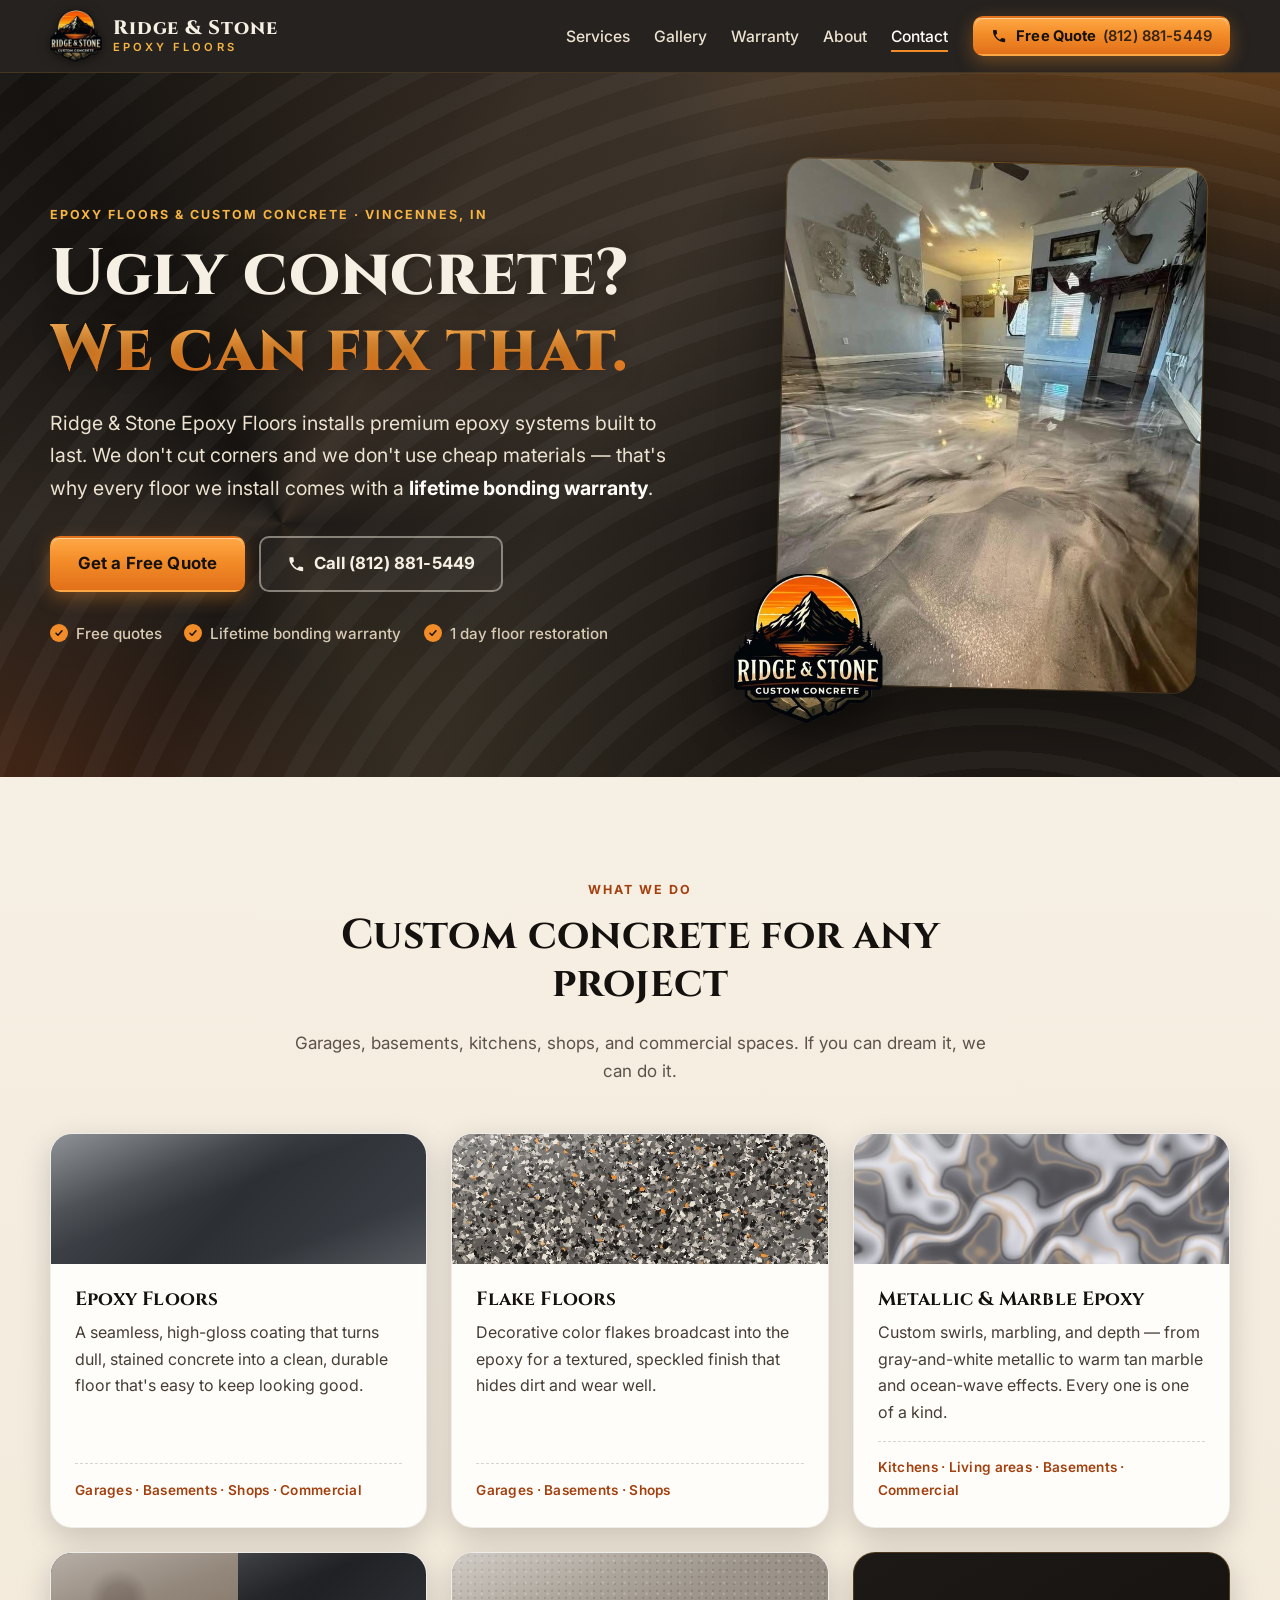
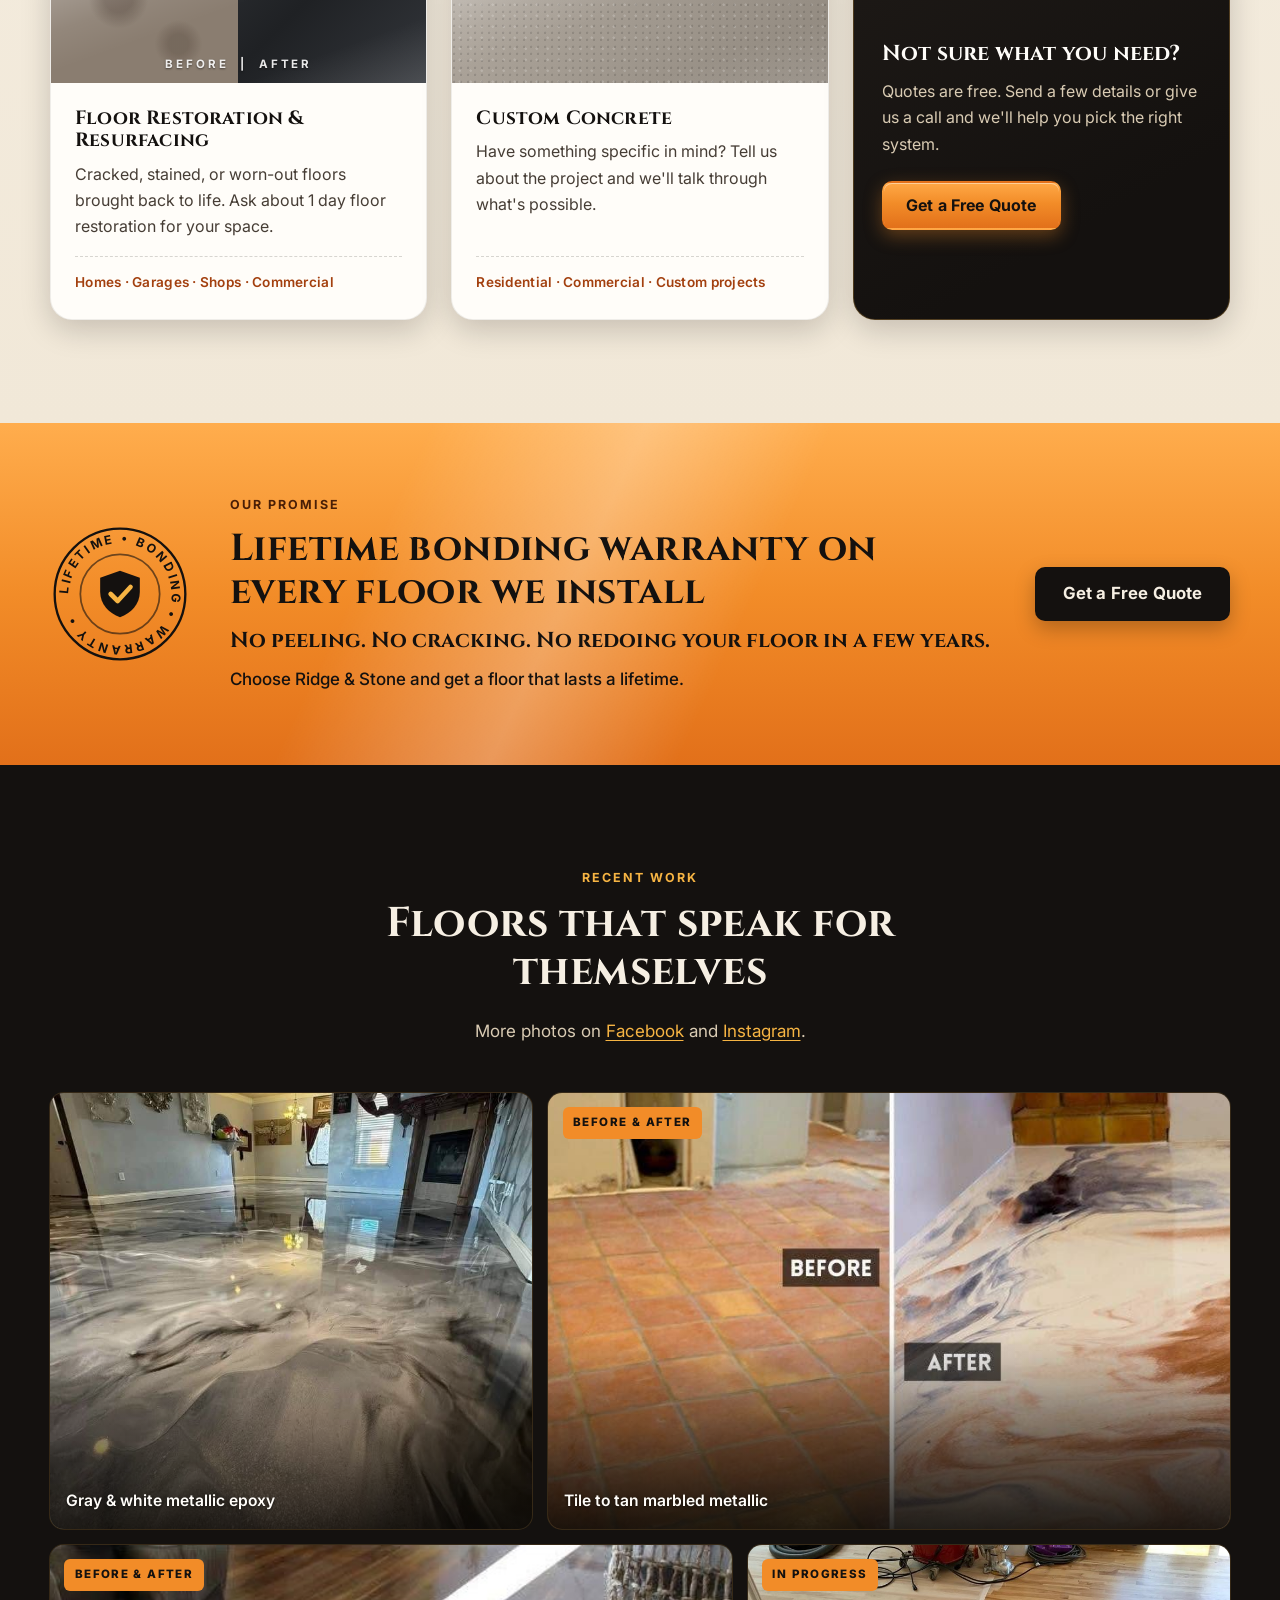
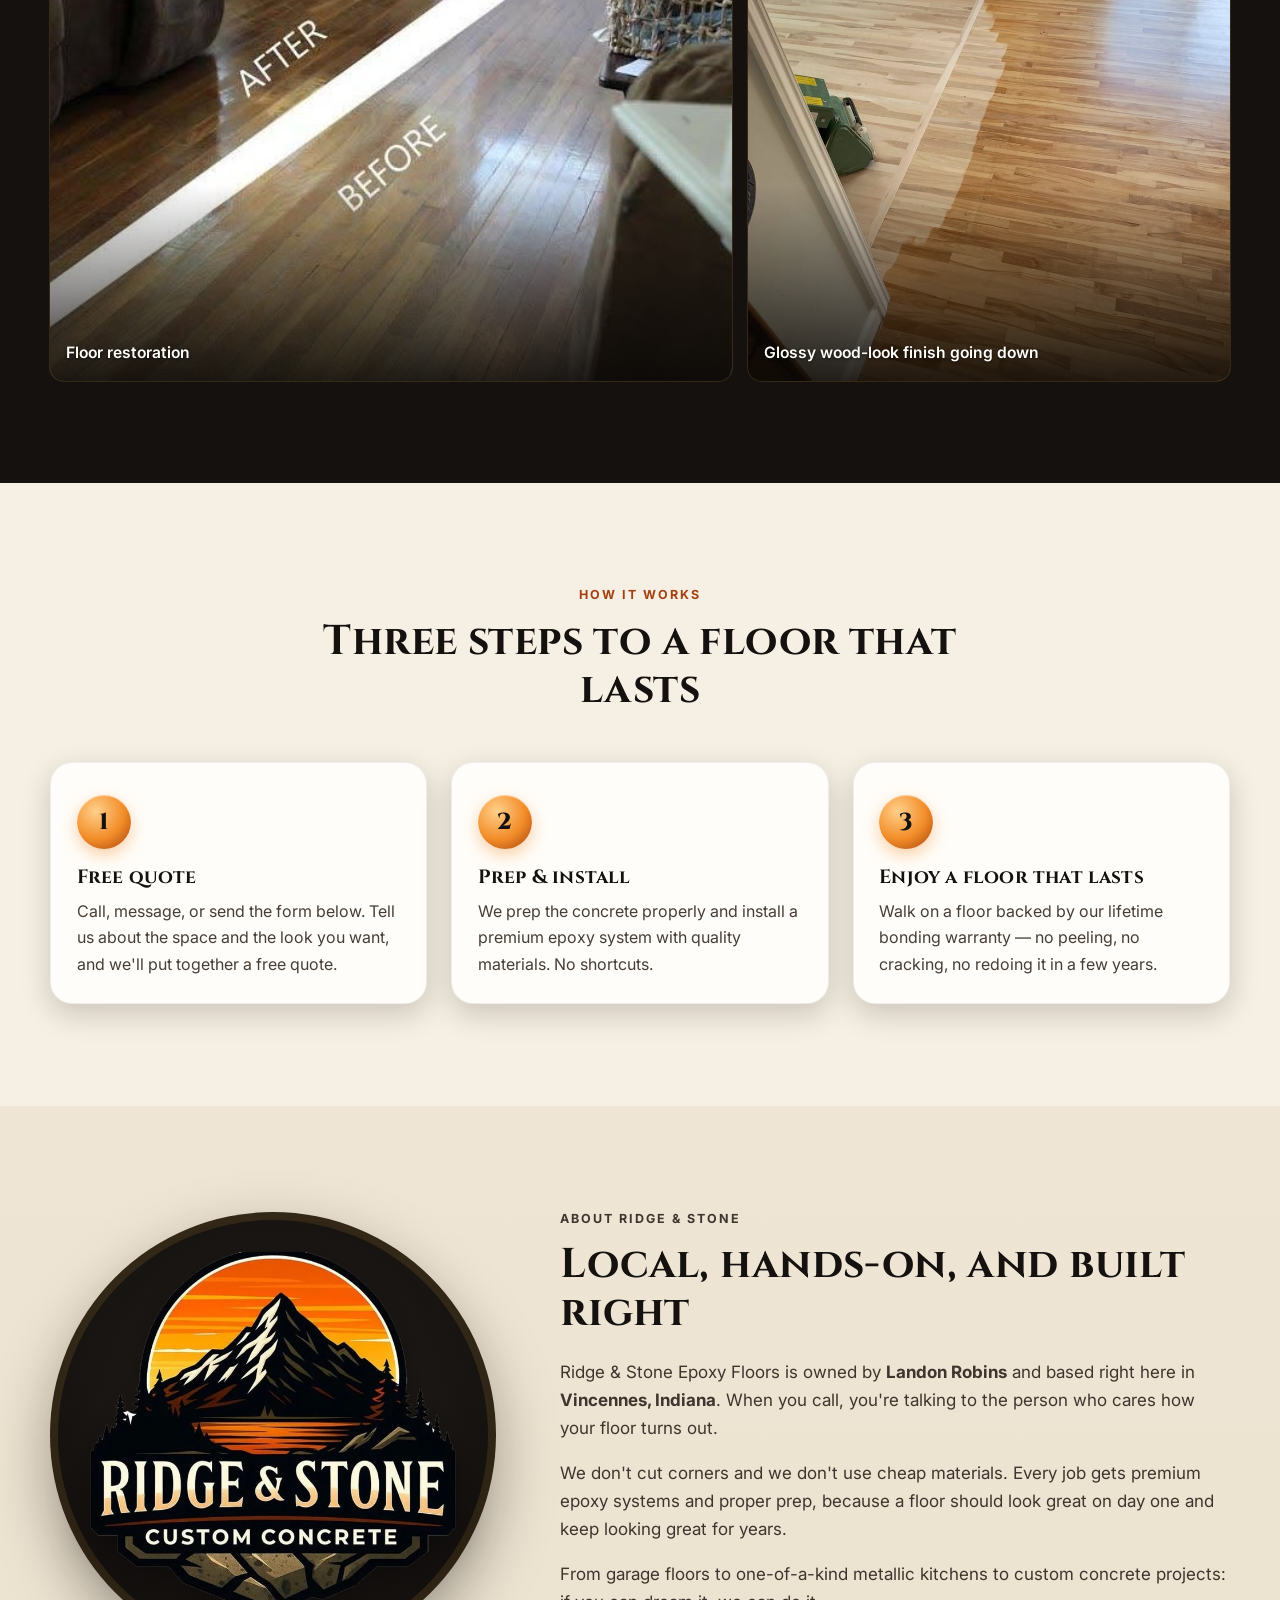
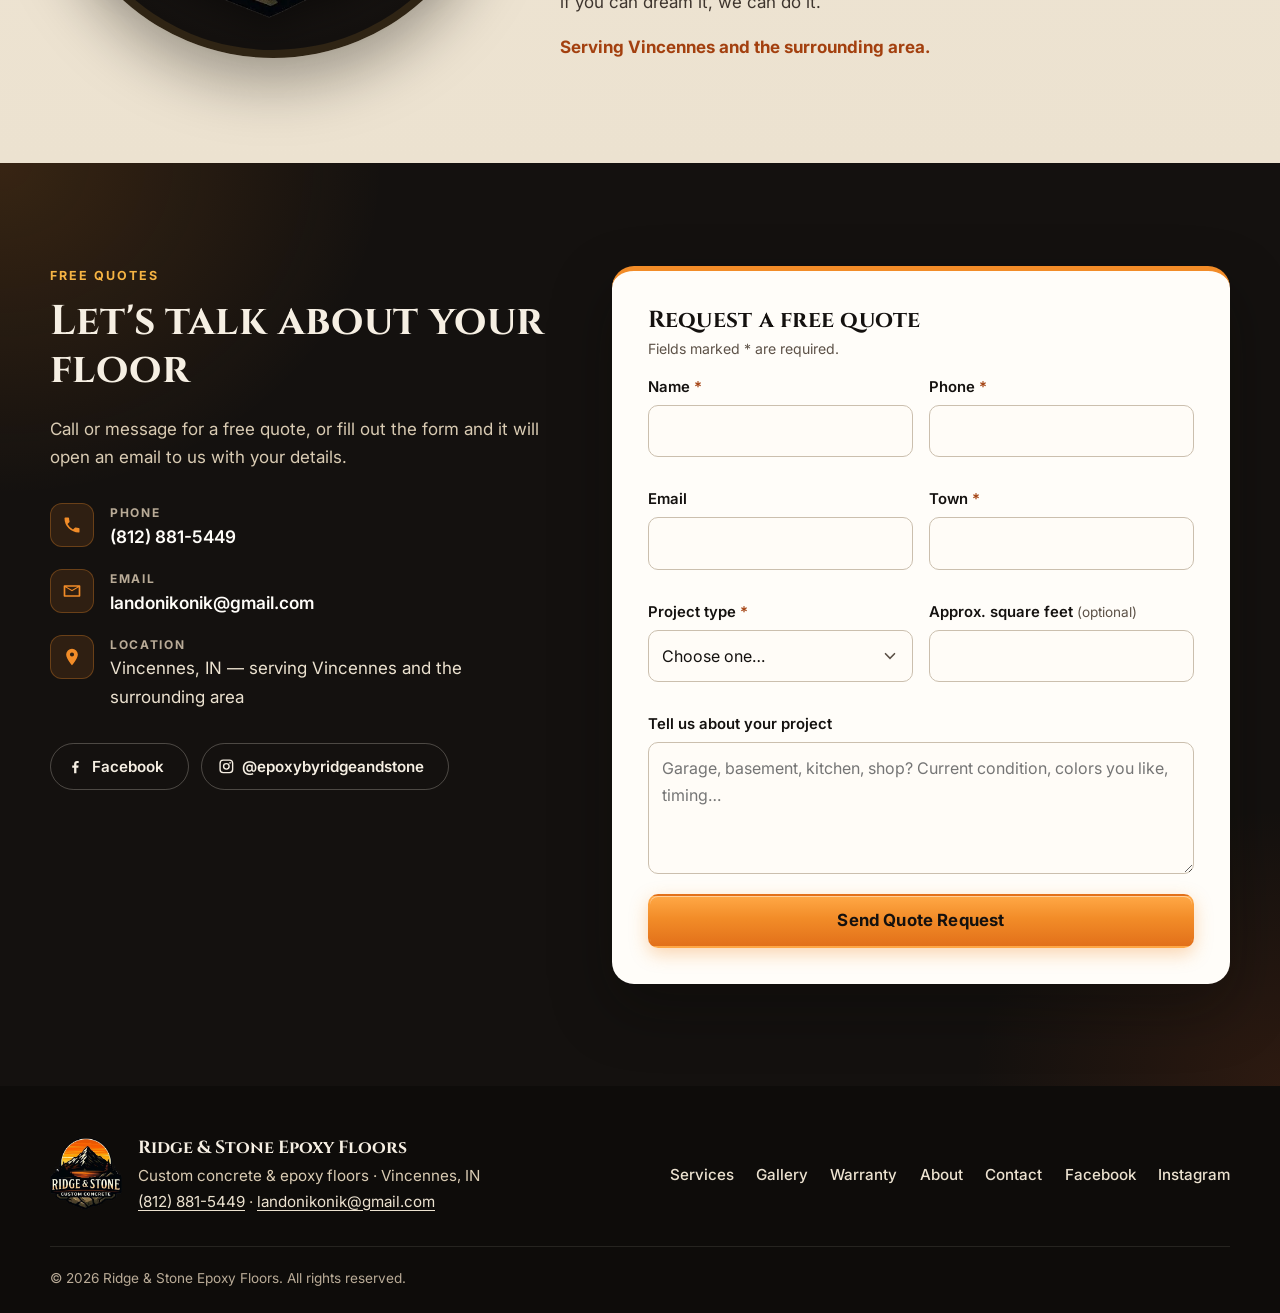
==== index.html @ b1c91848 "Ridge & Stone Epoxy Floors website" ====
<!DOCTYPE html>
<html lang="en">
<head>
  <meta charset="utf-8">
  <meta name="viewport" content="width=device-width, initial-scale=1">
  <title>Ridge &amp; Stone Epoxy Floors | Epoxy Flooring &amp; Custom Concrete in Vincennes, IN</title>
  <meta name="description" content="Ridge &amp; Stone Epoxy Floors installs premium epoxy, flake, and metallic floors plus custom concrete in Vincennes, Indiana. Every floor comes with a lifetime bonding warranty. Call (812) 881-5449 for a free quote.">
  <meta name="theme-color" content="#14110f">
  <link rel="canonical" href="https://masonutt99.github.io/ridge-stone-epoxy/">

  <!-- Open Graph / social -->
  <meta property="og:type" content="website">
  <meta property="og:site_name" content="Ridge &amp; Stone Epoxy Floors">
  <meta property="og:title" content="Ridge &amp; Stone Epoxy Floors | Vincennes, IN">
  <meta property="og:description" content="Premium epoxy, flake, and metallic floors plus custom concrete. Lifetime bonding warranty. Free quotes: (812) 881-5449.">
  <meta property="og:url" content="https://masonutt99.github.io/ridge-stone-epoxy/">
  <meta property="og:image" content="https://masonutt99.github.io/ridge-stone-epoxy/assets/img/og-image.jpg">
  <meta property="og:image:width" content="1200">
  <meta property="og:image:height" content="630">
  <meta property="og:image:alt" content="Ridge &amp; Stone Custom Concrete logo over a glossy metallic epoxy floor">
  <meta name="twitter:card" content="summary_large_image">

  <link rel="icon" type="image/png" sizes="32x32" href="assets/img/logo-32.png">
  <link rel="icon" type="image/png" sizes="64x64" href="assets/img/logo-64.png">
  <link rel="apple-touch-icon" href="assets/img/apple-touch-icon.png">

  <link rel="preconnect" href="https://fonts.googleapis.com">
  <link rel="preconnect" href="https://fonts.gstatic.com" crossorigin>
  <link href="https://fonts.googleapis.com/css2?family=Cinzel:wght@600;700;800&family=Inter:wght@400;500;600;700&display=swap" rel="stylesheet">
  <link rel="stylesheet" href="css/styles.css">

  <script type="application/ld+json">
  {
    "@context": "https://schema.org",
    "@type": "HomeAndConstructionBusiness",
    "name": "Ridge & Stone Epoxy Floors",
    "url": "https://masonutt99.github.io/ridge-stone-epoxy/",
    "image": "https://masonutt99.github.io/ridge-stone-epoxy/assets/img/og-image.jpg",
    "logo": "https://masonutt99.github.io/ridge-stone-epoxy/assets/img/logo-512.png",
    "telephone": "+1-812-881-5449",
    "email": "landonikonik@gmail.com",
    "address": { "@type": "PostalAddress", "addressLocality": "Vincennes", "addressRegion": "IN", "addressCountry": "US" },
    "founder": { "@type": "Person", "name": "Landon Robins" },
    "sameAs": [
      "https://www.facebook.com/profile.php?id=61583921176945",
      "https://www.instagram.com/epoxybyridgeandstone/"
    ]
  }
  </script>
</head>
<body>
  <a class="skip-link" href="#main">Skip to main content</a>

  <header class="site-header" id="top">
    <div class="container header-inner">
      <a class="brand" href="#top" aria-label="Ridge &amp; Stone Epoxy Floors, back to top">
        <img src="assets/img/logo-240.webp" alt="" width="240" height="240" class="brand-logo">
        <span class="brand-text">
          <span class="brand-name">Ridge &amp; Stone</span>
          <span class="brand-sub">Epoxy Floors</span>
        </span>
      </a>

      <button class="nav-toggle" type="button" aria-expanded="false" aria-controls="primary-nav">
        <span class="sr-only">Menu</span>
        <span class="nav-toggle-bar" aria-hidden="true"></span>
      </button>

      <nav class="primary-nav" id="primary-nav" aria-label="Primary">
        <ul>
          <li><a href="#services">Services</a></li>
          <li><a href="#gallery">Gallery</a></li>
          <li><a href="#warranty">Warranty</a></li>
          <li><a href="#about">About</a></li>
          <li><a href="#contact">Contact</a></li>
        </ul>
        <a class="btn btn-primary btn-sm nav-cta" href="tel:+18128815449">
          <svg class="icon" aria-hidden="true" viewBox="0 0 24 24"><path d="M6.6 10.8a15.1 15.1 0 0 0 6.6 6.6l2.2-2.2a1 1 0 0 1 1-.25 11.4 11.4 0 0 0 3.6.57 1 1 0 0 1 1 1V20a1 1 0 0 1-1 1A17 17 0 0 1 3 4a1 1 0 0 1 1-1h3.5a1 1 0 0 1 1 1c0 1.25.2 2.45.57 3.57a1 1 0 0 1-.25 1z"/></svg>
          <span>Free Quote <span class="nav-cta-phone">(812) 881-5449</span></span>
        </a>
      </nav>
    </div>
  </header>

  <main id="main">
    <!-- HERO -->
    <section class="hero" aria-labelledby="hero-title">
      <div class="hero-bg" aria-hidden="true"></div>
      <div class="container hero-inner">
        <div class="hero-copy">
          <p class="eyebrow">Epoxy Floors &amp; Custom Concrete &middot; Vincennes, IN</p>
          <h1 id="hero-title">Ugly concrete? <span class="accent">We can fix that.</span></h1>
          <p class="lead">Ridge &amp; Stone Epoxy Floors installs premium epoxy systems built to last. We don't cut corners and we don't use cheap materials &mdash; that's why every floor we install comes with a <strong>lifetime bonding warranty</strong>.</p>
          <div class="hero-ctas">
            <a class="btn btn-primary btn-lg" href="#contact">Get a Free Quote</a>
            <a class="btn btn-ghost btn-lg" href="tel:+18128815449">
              <svg class="icon" aria-hidden="true" viewBox="0 0 24 24"><path d="M6.6 10.8a15.1 15.1 0 0 0 6.6 6.6l2.2-2.2a1 1 0 0 1 1-.25 11.4 11.4 0 0 0 3.6.57 1 1 0 0 1 1 1V20a1 1 0 0 1-1 1A17 17 0 0 1 3 4a1 1 0 0 1 1-1h3.5a1 1 0 0 1 1 1c0 1.25.2 2.45.57 3.57a1 1 0 0 1-.25 1z"/></svg>
              Call (812) 881-5449
            </a>
          </div>
          <ul class="hero-points" aria-label="Highlights">
            <li>Free quotes</li>
            <li>Lifetime bonding warranty</li>
            <li>1 day floor restoration</li>
          </ul>
        </div>

        <div class="hero-visual">
          <figure class="hero-photo">
            <img src="assets/img/metallic-gray-white.jpg" alt="Glossy gray and white metallic epoxy floor running through a living room" width="720" height="960" fetchpriority="high">
          </figure>
          <img class="hero-badge" src="assets/img/logo-240.webp" alt="" width="240" height="240" aria-hidden="true">
        </div>
      </div>
    </section>

    <!-- SERVICES -->
    <section class="section services" id="services" aria-labelledby="services-title">
      <div class="container">
        <div class="section-head">
          <p class="eyebrow">What we do</p>
          <h2 id="services-title">Custom concrete for any project</h2>
          <p>Garages, basements, kitchens, shops, and commercial spaces. If you can dream it, we can do it.</p>
        </div>

        <ul class="card-grid" role="list">
          <li class="card">
            <div class="swatch swatch-epoxy" aria-hidden="true"></div>
            <div class="card-body">
              <h3>Epoxy Floors</h3>
              <p>A seamless, high-gloss coating that turns dull, stained concrete into a clean, durable floor that's easy to keep looking good.</p>
              <p class="spaces"><span class="sr-only">Typical spaces: </span>Garages &middot; Basements &middot; Shops &middot; Commercial</p>
            </div>
          </li>
          <li class="card">
            <div class="swatch swatch-flake" aria-hidden="true"></div>
            <div class="card-body">
              <h3>Flake Floors</h3>
              <p>Decorative color flakes broadcast into the epoxy for a textured, speckled finish that hides dirt and wear well.</p>
              <p class="spaces"><span class="sr-only">Typical spaces: </span>Garages &middot; Basements &middot; Shops</p>
            </div>
          </li>
          <li class="card">
            <div class="swatch swatch-metallic" aria-hidden="true"></div>
            <div class="card-body">
              <h3>Metallic &amp; Marble Epoxy</h3>
              <p>Custom swirls, marbling, and depth &mdash; from gray-and-white metallic to warm tan marble and ocean-wave effects. Every one is one of a kind.</p>
              <p class="spaces"><span class="sr-only">Typical spaces: </span>Kitchens &middot; Living areas &middot; Basements &middot; Commercial</p>
            </div>
          </li>
          <li class="card">
            <div class="swatch swatch-restore" aria-hidden="true"></div>
            <div class="card-body">
              <h3>Floor Restoration &amp; Resurfacing</h3>
              <p>Cracked, stained, or worn-out floors brought back to life. Ask about 1 day floor restoration for your space.</p>
              <p class="spaces"><span class="sr-only">Typical spaces: </span>Homes &middot; Garages &middot; Shops &middot; Commercial</p>
            </div>
          </li>
          <li class="card">
            <div class="swatch swatch-concrete" aria-hidden="true"></div>
            <div class="card-body">
              <h3>Custom Concrete</h3>
              <p>Have something specific in mind? Tell us about the project and we'll talk through what's possible.</p>
              <p class="spaces"><span class="sr-only">Typical spaces: </span>Residential &middot; Commercial &middot; Custom projects</p>
            </div>
          </li>
          <li class="card card-cta">
            <div class="card-body">
              <h3>Not sure what you need?</h3>
              <p>Quotes are free. Send a few details or give us a call and we'll help you pick the right system.</p>
              <a class="btn btn-primary" href="#contact">Get a Free Quote</a>
            </div>
          </li>
        </ul>
      </div>
    </section>

    <!-- WARRANTY -->
    <section class="warranty" id="warranty" aria-labelledby="warranty-title">
      <div class="container warranty-inner">
        <div class="warranty-seal" aria-hidden="true">
          <svg viewBox="0 0 120 120"><defs><path id="seal-arc" d="M60 60 m-44 0 a44 44 0 1 1 88 0 a44 44 0 1 1 -88 0"/></defs><circle cx="60" cy="60" r="56" fill="none" stroke="currentColor" stroke-width="2"/><circle cx="60" cy="60" r="34" fill="none" stroke="currentColor" stroke-width="1.5" opacity=".6"/><text font-size="10.5" letter-spacing="2.4" fill="currentColor" font-weight="700"><textPath href="#seal-arc">LIFETIME &#8226; BONDING &#8226; WARRANTY &#8226;</textPath></text><path d="M60 40 l17 6 v12c0 11-7.5 18-17 22-9.5-4-17-11-17-22V46z" fill="currentColor"/><path d="M52 60l6 6 11-12" stroke="#f6b443" stroke-width="4" fill="none" stroke-linecap="round" stroke-linejoin="round"/></svg>
        </div>
        <div class="warranty-copy">
          <p class="eyebrow">Our promise</p>
          <h2 id="warranty-title">Lifetime bonding warranty on every floor we install</h2>
          <p class="warranty-lines"><span>No peeling.</span> <span>No cracking.</span> <span>No redoing your floor in a few years.</span></p>
          <p>Choose Ridge &amp; Stone and get a floor that lasts a lifetime.</p>
        </div>
        <a class="btn btn-dark btn-lg" href="#contact">Get a Free Quote</a>
      </div>
    </section>

    <!-- GALLERY -->
    <section class="section gallery" id="gallery" aria-labelledby="gallery-title">
      <div class="container">
        <div class="section-head">
          <p class="eyebrow">Recent work</p>
          <h2 id="gallery-title">Floors that speak for themselves</h2>
          <p>More photos on <a href="https://www.facebook.com/profile.php?id=61583921176945" target="_blank" rel="noopener">Facebook</a> and <a href="https://www.instagram.com/epoxybyridgeandstone/" target="_blank" rel="noopener">Instagram</a>.</p>
        </div>

        <ul class="gallery-grid" role="list">
          <li class="g-item g-tall">
            <button class="g-btn" type="button" data-full="assets/img/metallic-gray-white.jpg" data-caption="Gray &amp; white metallic epoxy">
              <img src="assets/img/metallic-gray-white.jpg" alt="Gray and white metallic epoxy floor with a high-gloss finish in a living area" width="720" height="960" loading="lazy">
              <span class="g-caption">Gray &amp; white metallic epoxy</span>
            </button>
          </li>
          <li class="g-item g-wide">
            <button class="g-btn" type="button" data-full="assets/img/before-after-marble.jpg" data-caption="Before &amp; after: old tile to tan marbled metallic epoxy">
              <img src="assets/img/before-after-marble.jpg" alt="Before and after: worn terracotta tile floor, then a tan, white, and gray marbled metallic epoxy floor" width="800" height="500" loading="lazy">
              <span class="g-tag">Before &amp; After</span>
              <span class="g-caption">Tile to tan marbled metallic</span>
            </button>
          </li>
          <li class="g-item g-wide">
            <button class="g-btn" type="button" data-full="assets/img/before-after-wood.jpg" data-caption="Before &amp; after: floor restoration">
              <img src="assets/img/before-after-wood.jpg" alt="Before and after split of a wood floor: dull finish on one side, glossy restored finish on the other" width="640" height="360" loading="lazy">
              <span class="g-tag">Before &amp; After</span>
              <span class="g-caption">Floor restoration</span>
            </button>
          </li>
          <li class="g-item g-tall">
            <button class="g-btn" type="button" data-full="assets/img/wood-floor-restoration.jpg" data-caption="Floor restoration in progress: prepped section on the left, fresh glossy finish on the right">
              <img src="assets/img/wood-floor-restoration.jpg" alt="Floor restoration in progress, with a sanded section beside a section with a fresh glossy finish" width="900" height="1200" loading="lazy">
              <span class="g-tag">In Progress</span>
              <span class="g-caption">Glossy wood-look finish going down</span>
            </button>
          </li>
        </ul>
      </div>
    </section>

    <!-- PROCESS -->
    <section class="section process" id="process" aria-labelledby="process-title">
      <div class="container">
        <div class="section-head">
          <p class="eyebrow">How it works</p>
          <h2 id="process-title">Three steps to a floor that lasts</h2>
        </div>
        <ol class="steps">
          <li class="step">
            <span class="step-num" aria-hidden="true">1</span>
            <h3>Free quote</h3>
            <p>Call, message, or send the form below. Tell us about the space and the look you want, and we'll put together a free quote.</p>
          </li>
          <li class="step">
            <span class="step-num" aria-hidden="true">2</span>
            <h3>Prep &amp; install</h3>
            <p>We prep the concrete properly and install a premium epoxy system with quality materials. No shortcuts.</p>
          </li>
          <li class="step">
            <span class="step-num" aria-hidden="true">3</span>
            <h3>Enjoy a floor that lasts</h3>
            <p>Walk on a floor backed by our lifetime bonding warranty &mdash; no peeling, no cracking, no redoing it in a few years.</p>
          </li>
        </ol>
      </div>
    </section>

    <!-- ABOUT -->
    <section class="section about" id="about" aria-labelledby="about-title">
      <div class="container about-inner">
        <div class="about-logo">
          <img src="assets/img/logo-640.webp" alt="Ridge &amp; Stone Custom Concrete logo: a dark mountain against an orange sunset with pine trees" width="640" height="639" loading="lazy">
        </div>
        <div class="about-copy">
          <p class="eyebrow">About Ridge &amp; Stone</p>
          <h2 id="about-title">Local, hands-on, and built right</h2>
          <p>Ridge &amp; Stone Epoxy Floors is owned by <strong>Landon Robins</strong> and based right here in <strong>Vincennes, Indiana</strong>. When you call, you're talking to the person who cares how your floor turns out.</p>
          <p>We don't cut corners and we don't use cheap materials. Every job gets premium epoxy systems and proper prep, because a floor should look great on day one and keep looking great for years.</p>
          <p>From garage floors to one-of-a-kind metallic kitchens to custom concrete projects: if you can dream it, we can do it.</p>
          <p class="about-area">Serving Vincennes and the surrounding area.</p>
        </div>
      </div>
    </section>

    <!-- CONTACT -->
    <section class="section contact" id="contact" aria-labelledby="contact-title">
      <div class="container contact-inner">
        <div class="contact-info">
          <p class="eyebrow">Free quotes</p>
          <h2 id="contact-title">Let's talk about your floor</h2>
          <p>Call or message for a free quote, or fill out the form and it will open an email to us with your details.</p>

          <ul class="contact-list" role="list">
            <li>
              <svg class="icon" aria-hidden="true" viewBox="0 0 24 24"><path d="M6.6 10.8a15.1 15.1 0 0 0 6.6 6.6l2.2-2.2a1 1 0 0 1 1-.25 11.4 11.4 0 0 0 3.6.57 1 1 0 0 1 1 1V20a1 1 0 0 1-1 1A17 17 0 0 1 3 4a1 1 0 0 1 1-1h3.5a1 1 0 0 1 1 1c0 1.25.2 2.45.57 3.57a1 1 0 0 1-.25 1z"/></svg>
              <div><span class="label">Phone</span><a href="tel:+18128815449">(812) 881-5449</a></div>
            </li>
            <li>
              <svg class="icon" aria-hidden="true" viewBox="0 0 24 24"><path d="M3 5h18a1 1 0 0 1 1 1v12a1 1 0 0 1-1 1H3a1 1 0 0 1-1-1V6a1 1 0 0 1 1-1zm9 7.2L4 7.5V17h16V7.5zM5.3 7l6.7 3.9L18.7 7z"/></svg>
              <div><span class="label">Email</span><a href="mailto:landonikonik@gmail.com">landonikonik@gmail.com</a></div>
            </li>
            <li>
              <svg class="icon" aria-hidden="true" viewBox="0 0 24 24"><path d="M12 2a7 7 0 0 1 7 7c0 5.2-7 13-7 13S5 14.2 5 9a7 7 0 0 1 7-7zm0 4.5A2.5 2.5 0 1 0 12 11.5 2.5 2.5 0 0 0 12 6.5z"/></svg>
              <div><span class="label">Location</span><span>Vincennes, IN &mdash; serving Vincennes and the surrounding area</span></div>
            </li>
          </ul>

          <div class="social">
            <a class="social-link" href="https://www.facebook.com/profile.php?id=61583921176945" target="_blank" rel="noopener">
              <svg class="icon" aria-hidden="true" viewBox="0 0 24 24"><path d="M13.5 22v-8h2.7l.4-3.2h-3.1V8.8c0-.9.3-1.5 1.6-1.5h1.7V4.4c-.3 0-1.3-.1-2.5-.1-2.4 0-4.1 1.5-4.1 4.2v2.3H7.5V14h2.7v8z"/></svg>
              Facebook<span class="sr-only"> (opens in a new tab)</span>
            </a>
            <a class="social-link" href="https://www.instagram.com/epoxybyridgeandstone/" target="_blank" rel="noopener">
              <svg class="icon" aria-hidden="true" viewBox="0 0 24 24"><path d="M7.5 2h9A5.5 5.5 0 0 1 22 7.5v9a5.5 5.5 0 0 1-5.5 5.5h-9A5.5 5.5 0 0 1 2 16.5v-9A5.5 5.5 0 0 1 7.5 2zm0 2A3.5 3.5 0 0 0 4 7.5v9A3.5 3.5 0 0 0 7.5 20h9a3.5 3.5 0 0 0 3.5-3.5v-9A3.5 3.5 0 0 0 16.5 4zM12 7a5 5 0 1 1 0 10 5 5 0 0 1 0-10zm0 2a3 3 0 1 0 0 6 3 3 0 0 0 0-6zm5.3-3.3a1.2 1.2 0 1 1 0 2.4 1.2 1.2 0 0 1 0-2.4z"/></svg>
              @epoxybyridgeandstone<span class="sr-only"> on Instagram (opens in a new tab)</span>
            </a>
          </div>
        </div>

        <!--
          QUOTE FORM
          Right now this form needs no backend: on submit, js/main.js validates the fields and
          opens the visitor's email app with a pre-filled message to landonikonik@gmail.com.

          To switch to Formspree (sends submissions straight to your inbox, no email app needed):
            1. Create a free form at https://formspree.io and copy its endpoint, e.g. https://formspree.io/f/abcdwxyz
            2. On the <form> below, set:  action="https://formspree.io/f/abcdwxyz"  method="POST"
            3. In js/main.js, set FORMSPREE_ENDPOINT to the same URL. The script will then POST the
               form with fetch() and show the success message instead of opening a mailto: link.
            (Each field already has a name attribute, which Formspree uses as the label in the email.)
        -->
        <form class="quote-form" id="quote-form" novalidate>
          <h3 class="form-title">Request a free quote</h3>
          <p class="form-note">Fields marked <span aria-hidden="true">*</span><span class="sr-only">with an asterisk</span> are required.</p>

          <div class="form-grid">
            <div class="field">
              <label for="f-name">Name <span class="req" aria-hidden="true">*</span></label>
              <input id="f-name" name="name" type="text" autocomplete="name" required aria-describedby="f-name-err">
              <p class="field-error" id="f-name-err" aria-live="polite"></p>
            </div>
            <div class="field">
              <label for="f-phone">Phone <span class="req" aria-hidden="true">*</span></label>
              <input id="f-phone" name="phone" type="tel" autocomplete="tel" inputmode="tel" required aria-describedby="f-phone-err">
              <p class="field-error" id="f-phone-err" aria-live="polite"></p>
            </div>
            <div class="field">
              <label for="f-email">Email</label>
              <input id="f-email" name="email" type="email" autocomplete="email" aria-describedby="f-email-err">
              <p class="field-error" id="f-email-err" aria-live="polite"></p>
            </div>
            <div class="field">
              <label for="f-town">Town <span class="req" aria-hidden="true">*</span></label>
              <input id="f-town" name="town" type="text" autocomplete="address-level2" required aria-describedby="f-town-err">
              <p class="field-error" id="f-town-err" aria-live="polite"></p>
            </div>
            <div class="field">
              <label for="f-project">Project type <span class="req" aria-hidden="true">*</span></label>
              <select id="f-project" name="project_type" required aria-describedby="f-project-err">
                <option value="">Choose one&hellip;</option>
                <option>Epoxy floor</option>
                <option>Flake floor</option>
                <option>Metallic / marble epoxy</option>
                <option>Floor restoration / resurfacing</option>
                <option>Custom concrete</option>
                <option>Not sure yet</option>
              </select>
              <p class="field-error" id="f-project-err" aria-live="polite"></p>
            </div>
            <div class="field">
              <label for="f-sqft">Approx. square feet <span class="optional">(optional)</span></label>
              <input id="f-sqft" name="square_feet" type="number" min="1" step="1" inputmode="numeric" aria-describedby="f-sqft-err">
              <p class="field-error" id="f-sqft-err" aria-live="polite"></p>
            </div>
            <div class="field field-full">
              <label for="f-message">Tell us about your project</label>
              <textarea id="f-message" name="message" rows="4" placeholder="Garage, basement, kitchen, shop? Current condition, colors you like, timing&hellip;"></textarea>
            </div>
          </div>

          <button class="btn btn-primary btn-lg btn-block" type="submit">Send Quote Request</button>
          <p class="form-status" id="form-status" role="status" aria-live="polite"></p>
        </form>
      </div>
    </section>
  </main>

  <footer class="site-footer">
    <div class="container footer-inner">
      <div class="footer-brand">
        <img src="assets/img/logo-240.webp" alt="" width="240" height="240" loading="lazy">
        <div>
          <p class="footer-name">Ridge &amp; Stone Epoxy Floors</p>
          <p>Custom concrete &amp; epoxy floors &middot; Vincennes, IN</p>
          <p><a href="tel:+18128815449">(812) 881-5449</a> &middot; <a href="mailto:landonikonik@gmail.com">landonikonik@gmail.com</a></p>
        </div>
      </div>
      <nav aria-label="Footer">
        <ul class="footer-links">
          <li><a href="#services">Services</a></li>
          <li><a href="#gallery">Gallery</a></li>
          <li><a href="#warranty">Warranty</a></li>
          <li><a href="#about">About</a></li>
          <li><a href="#contact">Contact</a></li>
          <li><a href="https://www.facebook.com/profile.php?id=61583921176945" target="_blank" rel="noopener">Facebook</a></li>
          <li><a href="https://www.instagram.com/epoxybyridgeandstone/" target="_blank" rel="noopener">Instagram</a></li>
        </ul>
      </nav>
    </div>
    <div class="container footer-bottom">
      <p>&copy; <span id="year">2026</span> Ridge &amp; Stone Epoxy Floors. All rights reserved.</p>
    </div>
  </footer>

  <!-- Gallery lightbox -->
  <dialog class="lightbox" id="lightbox" aria-label="Photo viewer">
    <button class="lightbox-close" type="button" aria-label="Close photo">&times;</button>
    <img src="" alt="" id="lightbox-img">
    <p class="lightbox-caption" id="lightbox-caption"></p>
  </dialog>

  <script src="js/main.js" defer></script>
</body>
</html>
---- css/styles.css ----
/* ==========================================================
   Ridge & Stone Epoxy Floors
   Palette pulled from the logo: charcoal, sunset orange, cream
   ========================================================== */
:root {
  --ink: #14110f;
  --ink-2: #1d1916;
  --ink-3: #2a2420;
  --stone: #3a332d;
  --cream: #f6efe3;
  --cream-2: #ece2d0;
  --sand: #d9cbb3;
  --muted: #b9ab97;
  --muted-dark: #5d5248;
  --orange: #f28c28;
  --orange-2: #e2701a;
  --amber: #f6b443;
  --ember: #a3400f;
  --white: #fffdf9;

  --font-display: "Cinzel", "Trajan Pro", "Times New Roman", Georgia, serif;
  --font-body: "Inter", system-ui, -apple-system, "Segoe UI", Roboto, Helvetica, Arial, sans-serif;

  --radius: 14px;
  --radius-lg: 22px;
  --shadow: 0 10px 30px rgba(10, 8, 6, .18);
  --shadow-lg: 0 24px 60px rgba(10, 8, 6, .35);
  --header-h: 72px;
  --container: 1180px;
}

*, *::before, *::after { box-sizing: border-box; }
html { scroll-behavior: smooth; scroll-padding-top: calc(var(--header-h) + 12px); -webkit-text-size-adjust: 100%; }
body {
  margin: 0;
  font-family: var(--font-body);
  font-size: 1.0625rem;
  line-height: 1.65;
  color: var(--ink);
  background: var(--cream);
  overflow-x: hidden;
}
img { max-width: 100%; height: auto; display: block; }
a { color: var(--ember); text-underline-offset: 3px; }
a:hover { color: var(--orange-2); }
h1, h2, h3 { font-family: var(--font-display); line-height: 1.15; margin: 0 0 .5em; letter-spacing: .01em; }
h2 { font-size: clamp(1.75rem, 1.2rem + 2.2vw, 2.6rem); font-weight: 700; }
h3 { font-size: 1.2rem; font-weight: 700; }
p { margin: 0 0 1em; }
ul, ol { margin: 0; padding: 0; }
[role="list"] { list-style: none; }

.container { width: min(100% - 2.5rem, var(--container)); margin-inline: auto; }
.sr-only {
  position: absolute !important; width: 1px; height: 1px; padding: 0; margin: -1px;
  overflow: hidden; clip: rect(0 0 0 0); white-space: nowrap; border: 0;
}
.skip-link {
  position: absolute; left: 1rem; top: -100px; z-index: 1000;
  background: var(--orange); color: var(--ink); padding: .7rem 1rem; border-radius: 8px; font-weight: 700;
}
.skip-link:focus { top: 1rem; }

:focus-visible { outline: 3px solid var(--amber); outline-offset: 3px; border-radius: 4px; }

.icon { width: 1.1em; height: 1.1em; fill: currentColor; flex: none; }

.eyebrow {
  font-family: var(--font-body);
  text-transform: uppercase; letter-spacing: .16em; font-size: .78rem; font-weight: 700;
  color: var(--ember); margin-bottom: .75rem;
}

/* ---------- Buttons ---------- */
.btn {
  --btn-bg: var(--orange);
  display: inline-flex; align-items: center; justify-content: center; gap: .55rem;
  font: 700 1rem/1 var(--font-body); letter-spacing: .01em;
  padding: .9rem 1.4rem; border-radius: 10px; border: 2px solid transparent;
  text-decoration: none; cursor: pointer; position: relative; overflow: hidden;
  transition: transform .15s ease, box-shadow .2s ease, background-color .2s ease, color .2s ease, border-color .2s ease;
}
.btn-primary {
  color: var(--ink);
  background: linear-gradient(180deg, #ffa846 0%, var(--orange) 45%, var(--orange-2) 100%);
  box-shadow: 0 6px 18px rgba(242, 140, 40, .35), inset 0 1px 0 rgba(255,255,255,.45);
}
.btn-primary::after { /* glossy sheen */
  content: ""; position: absolute; inset: 0;
  background: linear-gradient(110deg, transparent 30%, rgba(255,255,255,.45) 45%, transparent 60%);
  transform: translateX(-120%); transition: transform .6s ease;
}
.btn-primary:hover { color: var(--ink); transform: translateY(-1px); box-shadow: 0 10px 24px rgba(242, 140, 40, .45), inset 0 1px 0 rgba(255,255,255,.5); }
.btn-primary:hover::after { transform: translateX(120%); }
.btn-ghost { color: var(--cream); border-color: rgba(246, 239, 227, .45); background: rgba(255,255,255,.04); }
.btn-ghost:hover { color: var(--ink); background: var(--cream); border-color: var(--cream); }
.btn-dark { color: var(--cream); background: var(--ink); box-shadow: 0 8px 20px rgba(0,0,0,.25); }
.btn-dark:hover { color: var(--white); background: var(--ink-3); transform: translateY(-1px); }
.btn-sm { padding: .65rem 1rem; font-size: .92rem; }
.btn-lg { padding: 1.05rem 1.6rem; font-size: 1.05rem; }
.btn-block { width: 100%; }
.quote-form .btn-block { margin-top: 1.25rem; }

/* ---------- Header ---------- */
.site-header {
  position: sticky; top: 0; z-index: 100;
  background: rgba(20, 17, 15, .92);
  backdrop-filter: saturate(140%) blur(10px);
  -webkit-backdrop-filter: saturate(140%) blur(10px);
  border-bottom: 1px solid rgba(246, 180, 67, .14);
  transition: box-shadow .25s ease;
}
.site-header.is-scrolled { box-shadow: 0 8px 24px rgba(0,0,0,.35); }
.header-inner { display: flex; align-items: center; justify-content: space-between; min-height: var(--header-h); gap: 1rem; }
.brand { display: flex; align-items: center; gap: .7rem; text-decoration: none; color: var(--cream); }
.brand:hover { color: var(--white); }
.brand-logo { width: 52px; height: 52px; filter: drop-shadow(0 2px 6px rgba(0,0,0,.5)); }
.brand-text { display: flex; flex-direction: column; line-height: 1.05; }
.brand-name { font-family: var(--font-display); font-weight: 800; font-size: 1.22rem; letter-spacing: .04em; }
.brand-sub { font-size: .7rem; letter-spacing: .28em; text-transform: uppercase; color: var(--amber); font-weight: 600; margin-top: .25rem; }

.primary-nav { display: flex; align-items: center; gap: 1.6rem; }
.primary-nav ul { list-style: none; display: flex; gap: 1.5rem; }
.primary-nav ul a {
  color: var(--cream-2); text-decoration: none; font-weight: 500; font-size: .98rem; padding: .4rem 0; position: relative;
}
.primary-nav ul a::after {
  content: ""; position: absolute; left: 0; right: 0; bottom: 0; height: 2px; background: var(--orange);
  transform: scaleX(0); transform-origin: left; transition: transform .2s ease;
}
.primary-nav ul a:hover, .primary-nav ul a[aria-current="true"] { color: var(--white); }
.primary-nav ul a:hover::after, .primary-nav ul a[aria-current="true"]::after { transform: scaleX(1); }
.nav-cta-phone { font-weight: 600; opacity: .85; margin-left: .2rem; }

.nav-toggle {
  display: none; width: 46px; height: 46px; border-radius: 10px; border: 1px solid rgba(246,239,227,.25);
  background: transparent; color: var(--cream); cursor: pointer; position: relative;
}
.nav-toggle-bar, .nav-toggle-bar::before, .nav-toggle-bar::after {
  position: absolute; left: 50%; width: 22px; height: 2px; background: currentColor; border-radius: 2px;
  transform: translateX(-50%); transition: transform .25s ease, opacity .2s ease, top .25s ease;
}
.nav-toggle-bar { top: 50%; margin-top: -1px; }
.nav-toggle-bar::before, .nav-toggle-bar::after { content: ""; left: 0; transform: none; }
.nav-toggle-bar::before { top: -7px; }
.nav-toggle-bar::after { top: 7px; }
.nav-toggle[aria-expanded="true"] .nav-toggle-bar { background: transparent; }
.nav-toggle[aria-expanded="true"] .nav-toggle-bar::before { top: 0; transform: rotate(45deg); }
.nav-toggle[aria-expanded="true"] .nav-toggle-bar::after { top: 0; transform: rotate(-45deg); }

/* ---------- Hero ---------- */
.hero { position: relative; color: var(--cream); background: var(--ink); overflow: hidden; isolation: isolate; }
.hero-bg {
  position: absolute; inset: -20%; z-index: -1;
  background:
    radial-gradient(60% 50% at 85% 10%, rgba(242,140,40,.32), transparent 60%),
    radial-gradient(40% 40% at 10% 90%, rgba(196,80,26,.25), transparent 65%),
    conic-gradient(from 210deg at 30% 60%, #1b1714, #2b2520, #15120f, #332b24, #1b1714, #262019, #1b1714);
  filter: saturate(110%);
}
.hero-bg::after { /* metallic swirl sheen */
  content: ""; position: absolute; inset: 0;
  background:
    repeating-radial-gradient(ellipse at 70% 120%, rgba(255,255,255,.035) 0 18px, transparent 18px 46px),
    linear-gradient(115deg, transparent 35%, rgba(255,236,200,.07) 48%, transparent 60%);
  animation: sheen 14s ease-in-out infinite alternate;
}
@keyframes sheen { from { transform: translateX(-4%) rotate(0deg); } to { transform: translateX(4%) rotate(2deg); } }
.hero-inner {
  display: grid; grid-template-columns: 1.15fr .85fr; gap: 3.5rem; align-items: center;
  padding: clamp(3.5rem, 7vw, 6.5rem) 0 clamp(3.5rem, 7vw, 6rem);
}
.hero .eyebrow { color: var(--amber); }
.hero h1 { font-size: clamp(2.3rem, 1.4rem + 4vw, 4.1rem); font-weight: 800; margin-bottom: 1.2rem; text-shadow: 0 2px 20px rgba(0,0,0,.35); }
.accent {
  color: var(--orange);
  background: linear-gradient(180deg, #ffc067 0%, var(--orange) 55%, #d8661f 100%);
  -webkit-background-clip: text; background-clip: text; -webkit-text-fill-color: transparent;
}
.lead { font-size: clamp(1.05rem, 1rem + .35vw, 1.22rem); color: var(--cream-2); max-width: 38em; }
.lead strong { color: var(--white); }
.hero-ctas { display: flex; flex-wrap: wrap; gap: .9rem; margin: 2rem 0 1.8rem; }
.hero-points { list-style: none; display: flex; flex-wrap: wrap; gap: .5rem 1.4rem; color: var(--sand); font-size: .95rem; font-weight: 500; }
.hero-points li { display: inline-flex; align-items: center; gap: .5rem; }
.hero-points li::before {
  content: ""; width: 18px; height: 18px; border-radius: 50%; flex: none;
  background: var(--orange) url("data:image/svg+xml,%3Csvg xmlns='http://www.w3.org/2000/svg' viewBox='0 0 24 24'%3E%3Cpath d='M6 12.5l4 4 8-9' stroke='%2314110f' stroke-width='3' fill='none' stroke-linecap='round' stroke-linejoin='round'/%3E%3C/svg%3E") center/12px no-repeat;
}

.hero-visual { position: relative; justify-self: center; width: min(100%, 420px); }
.hero-photo {
  margin: 0; border-radius: var(--radius-lg); overflow: hidden; position: relative;
  box-shadow: var(--shadow-lg), 0 0 0 1px rgba(246,180,67,.25);
  aspect-ratio: 4 / 5; transform: rotate(1.5deg);
}
.hero-photo img { width: 100%; height: 100%; object-fit: cover; }
.hero-photo::after { /* gloss */
  content: ""; position: absolute; inset: 0;
  background: linear-gradient(135deg, rgba(255,255,255,.22) 0%, transparent 35%, transparent 70%, rgba(242,140,40,.18) 100%);
}
.hero-badge {
  position: absolute; width: 150px; height: auto; left: -48px; bottom: -36px;
  filter: drop-shadow(0 12px 24px rgba(0,0,0,.55));
}

/* ---------- Sections ---------- */
.section { padding: clamp(4rem, 8vw, 6.5rem) 0; }
.section-head { max-width: 720px; margin: 0 auto 3rem; text-align: center; }
.section-head p:last-child { color: var(--muted-dark); margin-bottom: 0; }

/* Services */
.services { background: linear-gradient(180deg, var(--cream) 0%, #f1e8d8 100%); }
.card-grid { display: grid; grid-template-columns: repeat(3, 1fr); gap: 1.5rem; }
.card {
  background: var(--white); border-radius: var(--radius-lg); overflow: hidden;
  box-shadow: var(--shadow); border: 1px solid rgba(58, 51, 45, .08);
  display: flex; flex-direction: column; transition: transform .25s ease, box-shadow .25s ease;
}
.card:hover { transform: translateY(-4px); box-shadow: 0 18px 40px rgba(10,8,6,.22); }
.card-body { padding: 1.5rem 1.5rem 1.6rem; display: flex; flex-direction: column; flex: 1; }
.card-body p { color: #463d35; font-size: 1rem; }
.spaces {
  margin-top: auto; margin-bottom: 0; padding-top: .9rem; border-top: 1px dashed rgba(58,51,45,.2);
  font-size: .85rem !important; font-weight: 600; color: var(--ember) !important; letter-spacing: .02em;
}
.swatch { height: 130px; position: relative; overflow: hidden; }
.swatch::after { /* epoxy gloss */
  content: ""; position: absolute; inset: 0;
  background: linear-gradient(160deg, rgba(255,255,255,.38) 0%, rgba(255,255,255,.08) 30%, transparent 45%, transparent 75%, rgba(255,255,255,.12) 100%);
}
.swatch-epoxy { background: linear-gradient(135deg, #4a4f55 0%, #2c3035 50%, #3d4248 100%); }
.swatch-flake { background: #6f6a64 url("../assets/img/tex-flake.jpg") center/cover no-repeat; }
.swatch-metallic { background: #9a9da2 url("../assets/img/tex-metallic.jpg") center/cover no-repeat; }
.swatch-restore {
  background:
    radial-gradient(circle at 18% 35%, rgba(60,45,35,.35) 0 14px, transparent 30px),
    radial-gradient(circle at 34% 70%, rgba(60,45,35,.25) 0 10px, transparent 24px),
    linear-gradient(90deg, #8a7d70 0 50%, transparent 50%),
    linear-gradient(135deg, #3b3e43, #1f2124 60%, #33363b);
}
.swatch-restore::before {
  content: "Before  |  After"; position: absolute; left: 0; right: 0; bottom: .75rem; z-index: 1;
  text-align: center; font: 700 .72rem/1 var(--font-body); letter-spacing: .25em; text-transform: uppercase; color: rgba(255,255,255,.9);
  white-space: pre; text-shadow: 0 1px 2px rgba(0,0,0,.5);
}
.swatch-concrete {
  background-color: #a29a90;
  background-image:
    radial-gradient(circle at 30% 40%, rgba(0,0,0,.12) 0 1px, transparent 1.5px),
    radial-gradient(circle at 70% 70%, rgba(255,255,255,.18) 0 1px, transparent 1.5px),
    linear-gradient(135deg, #b3aba1, #8f877d);
  background-size: 7px 7px, 11px 11px, 100% 100%;
}
.card-cta { background: linear-gradient(150deg, var(--ink-2), var(--ink) 70%); color: var(--cream); border-color: rgba(246,180,67,.25); }
.card-cta .card-body { justify-content: center; padding: 2rem 1.75rem; }
.card-cta h3 { color: var(--white); font-size: 1.35rem; }
.card-cta p { color: var(--sand); }
.card-cta .btn { align-self: flex-start; margin-top: .5rem; }

/* Warranty band */
.warranty {
  position: relative; overflow: hidden; color: var(--ink);
  background:
    linear-gradient(115deg, transparent 30%, rgba(255,255,255,.28) 45%, transparent 58%),
    linear-gradient(180deg, #ffad4d 0%, var(--orange) 50%, var(--orange-2) 100%);
  padding: clamp(3rem, 6vw, 4.5rem) 0;
}
.warranty-inner { display: grid; grid-template-columns: auto 1fr auto; align-items: center; gap: 2.5rem; }
.warranty-seal { width: 140px; color: var(--ink); }
.warranty-seal svg { width: 100%; height: auto; display: block; }
.warranty .eyebrow { color: #4a1f06; }
.warranty h2 { font-size: clamp(1.6rem, 1.1rem + 2vw, 2.35rem); margin-bottom: .6rem; }
.warranty-lines { font-family: var(--font-display); font-weight: 700; font-size: clamp(1.05rem, .95rem + .6vw, 1.35rem); margin-bottom: .4rem; }
.warranty-lines span { white-space: nowrap; }
.warranty-copy p:last-child { margin: 0; font-weight: 500; }

/* Gallery */
.gallery { background: var(--ink); color: var(--cream); }
.gallery .section-head p:last-child { color: var(--sand); }
.gallery .section-head a { color: var(--amber); }
.gallery .eyebrow { color: var(--amber); }
.gallery-grid { display: grid; grid-template-columns: repeat(12, 1fr); grid-auto-rows: 210px; gap: 1rem; }
.g-item { grid-column: span 5; grid-row: span 2; }
.g-item.g-wide { grid-column: span 7; grid-row: span 2; }
.gallery-grid .g-item:nth-child(3) { grid-column: span 7; }
.gallery-grid .g-item:nth-child(4) { grid-column: span 5; }
.g-btn {
  all: unset; box-sizing: border-box; display: block; width: 100%; height: 100%; position: relative;
  border-radius: var(--radius); overflow: hidden; cursor: zoom-in; background: var(--ink-3);
  box-shadow: 0 0 0 1px rgba(246,180,67,.15);
}
.g-btn:focus-visible { outline: 3px solid var(--amber); outline-offset: 3px; }
.g-btn img { width: 100%; height: 100%; object-fit: cover; transition: transform .5s ease; }
.g-btn:hover img, .g-btn:focus-visible img { transform: scale(1.04); }
.g-btn::after {
  content: ""; position: absolute; inset: 0; pointer-events: none;
  background: linear-gradient(180deg, transparent 55%, rgba(10,8,6,.85) 100%);
}
.g-caption {
  position: absolute; left: 1rem; right: 1rem; bottom: .9rem; z-index: 1;
  font-weight: 600; color: var(--white); font-size: .98rem; text-shadow: 0 1px 3px rgba(0,0,0,.6);
}
.g-tag {
  position: absolute; top: .9rem; left: .9rem; z-index: 1;
  background: var(--orange); color: var(--ink); font-size: .72rem; font-weight: 800;
  letter-spacing: .12em; text-transform: uppercase; padding: .4rem .65rem; border-radius: 6px;
}
.g-item:nth-child(1) .g-btn img { object-position: center 70%; }
.g-item:nth-child(4) .g-btn img { object-position: center 60%; }

/* Process */
.process { background: var(--cream); }
.steps { list-style: none; display: grid; grid-template-columns: repeat(3, 1fr); gap: 1.5rem; counter-reset: step; position: relative; }
.step {
  background: var(--white); border-radius: var(--radius-lg); padding: 2rem 1.6rem 1.6rem;
  box-shadow: var(--shadow); border: 1px solid rgba(58,51,45,.08); position: relative;
}
.step-num {
  display: grid; place-items: center; width: 54px; height: 54px; border-radius: 50%; margin-bottom: 1.1rem;
  font-family: var(--font-display); font-weight: 800; font-size: 1.45rem; color: var(--ink);
  background: radial-gradient(circle at 35% 30%, #ffd08a, var(--orange) 55%, var(--ember));
  box-shadow: 0 6px 16px rgba(242,140,40,.4), inset 0 1px 0 rgba(255,255,255,.5);
}
.step p { color: #463d35; margin: 0; font-size: 1rem; }

/* About */
.about { background: linear-gradient(180deg, #efe5d4, var(--cream-2)); }
.about-inner { display: grid; grid-template-columns: .8fr 1.2fr; gap: 4rem; align-items: center; }
.about-logo {
  position: relative; display: grid; place-items: center; padding: 2.5rem;
  border-radius: 50%; aspect-ratio: 1;
  background: radial-gradient(circle at 50% 45%, #2e2722 0%, var(--ink) 70%);
  box-shadow: var(--shadow-lg), inset 0 0 0 8px rgba(246,180,67,.12);
}
.about-logo img { width: 100%; filter: drop-shadow(0 10px 18px rgba(0,0,0,.5)); }
.about-copy p { color: #3e352e; }
.about-area { font-weight: 700; color: var(--ember) !important; margin: 0; }

/* Contact */
.contact { background: var(--ink); color: var(--cream); position: relative; overflow: hidden; }
.contact::before {
  content: ""; position: absolute; inset: 0; pointer-events: none;
  background: radial-gradient(50% 60% at 0% 0%, rgba(242,140,40,.16), transparent 60%),
              radial-gradient(40% 50% at 100% 100%, rgba(196,80,26,.14), transparent 60%);
}
.contact-inner { display: grid; grid-template-columns: .9fr 1.1fr; gap: 3.5rem; align-items: start; position: relative; }
.contact .eyebrow { color: var(--amber); }
.contact-info > p { color: var(--sand); }
.contact-list { display: grid; gap: 1.1rem; margin: 2rem 0; }
.contact-list li { display: flex; gap: 1rem; align-items: flex-start; }
.contact-list .icon {
  width: 44px; height: 44px; padding: 11px; border-radius: 12px; fill: var(--orange);
  background: rgba(242,140,40,.12); border: 1px solid rgba(242,140,40,.3);
}
.contact-list .label { display: block; font-size: .75rem; letter-spacing: .14em; text-transform: uppercase; color: var(--muted); font-weight: 700; }
.contact-list a { color: var(--white); font-weight: 600; font-size: 1.08rem; text-decoration: none; word-break: break-word; }
.contact-list a:hover { color: var(--amber); text-decoration: underline; }
.contact-list span:not(.label) { color: var(--cream-2); }
.social { display: flex; flex-wrap: wrap; gap: .75rem; }
.social-link {
  display: inline-flex; align-items: center; gap: .5rem; padding: .65rem 1rem; border-radius: 999px;
  border: 1px solid rgba(246,239,227,.25); color: var(--cream); text-decoration: none; font-weight: 600; font-size: .95rem;
  transition: background-color .2s ease, color .2s ease, border-color .2s ease;
}
.social-link:hover { background: var(--cream); color: var(--ink); border-color: var(--cream); }

.quote-form {
  background: var(--white); color: var(--ink); border-radius: var(--radius-lg); padding: clamp(1.5rem, 3vw, 2.25rem);
  box-shadow: var(--shadow-lg); border-top: 5px solid var(--orange);
}
.form-title { font-size: 1.45rem; margin-bottom: .25rem; }
.form-note { font-size: .88rem; color: var(--muted-dark); }
.form-grid { display: grid; grid-template-columns: 1fr 1fr; gap: .3rem 1rem; }
.field { display: flex; flex-direction: column; }
.field-full { grid-column: 1 / -1; }
.field label { font-weight: 600; font-size: .93rem; margin-bottom: .35rem; }
.req { color: var(--ember); }
.optional { font-weight: 400; color: var(--muted-dark); font-size: .85rem; }
.field input, .field select, .field textarea {
  font: inherit; font-size: 1rem; color: var(--ink); width: 100%;
  padding: .75rem .85rem; border-radius: 10px; border: 1.5px solid #cbbfae; background: #fffcf7;
  transition: border-color .15s ease, box-shadow .15s ease;
}
.field textarea { resize: vertical; min-height: 110px; }
.field select {
  appearance: none; -webkit-appearance: none; padding-right: 2.5rem;
  background: #fffcf7 url("data:image/svg+xml,%3Csvg xmlns='http://www.w3.org/2000/svg' viewBox='0 0 24 24'%3E%3Cpath d='M6 9l6 6 6-6' stroke='%235d5248' stroke-width='2.2' fill='none' stroke-linecap='round'/%3E%3C/svg%3E") right .8rem center/18px no-repeat;
}
.field input:focus, .field select:focus, .field textarea:focus {
  outline: none; border-color: var(--orange-2); box-shadow: 0 0 0 4px rgba(242,140,40,.25);
}
.field [aria-invalid="true"] { border-color: #b3261e; background-color: #fff6f5; }
.field-error { min-height: 1.35em; margin: .25rem 0 .2rem; font-size: .83rem; color: #b3261e; font-weight: 600; }
.form-status { margin: 1rem 0 0; font-weight: 600; font-size: .95rem; }
.form-status:empty { display: none; }
.form-status.is-success { color: #1d6b34; background: #eaf6ec; padding: .8rem 1rem; border-radius: 10px; }
.form-status.is-error { color: #b3261e; }
.form-status a { color: inherit; }

/* Footer */
.site-footer { background: #0e0c0a; color: var(--sand); padding: 3rem 0 1.5rem; font-size: .95rem; }
.footer-inner { display: flex; flex-wrap: wrap; justify-content: space-between; gap: 2rem; align-items: center; }
.footer-brand { display: flex; align-items: center; gap: 1rem; }
.footer-brand img { width: 72px; height: 72px; }
.footer-brand p { margin: 0; }
.footer-name { font-family: var(--font-display); font-weight: 700; color: var(--cream); font-size: 1.1rem; }
.site-footer a { color: var(--cream-2); }
.site-footer a:hover { color: var(--amber); }
.footer-links { list-style: none; display: flex; flex-wrap: wrap; gap: .5rem 1.4rem; }
.footer-links a { text-decoration: none; font-weight: 500; }
.footer-links a:hover { text-decoration: underline; }
.footer-bottom { border-top: 1px solid rgba(246,239,227,.1); margin-top: 2rem; padding-top: 1.25rem; font-size: .85rem; color: var(--muted); }
.footer-bottom p { margin: 0; }

/* Lightbox */
.lightbox {
  border: 0; padding: 0; background: transparent; max-width: min(94vw, 1100px); max-height: 92vh; overflow: visible;
}
.lightbox::backdrop { background: rgba(8,6,5,.88); }
.lightbox img { max-width: min(94vw, 1100px); max-height: 80vh; width: auto; height: auto; border-radius: 12px; margin: 0 auto; }
.lightbox-caption { color: var(--cream); text-align: center; margin: .8rem 0 0; font-weight: 500; }
.lightbox-close {
  position: absolute; top: -18px; right: -12px; width: 44px; height: 44px; border-radius: 50%;
  border: 0; background: var(--orange); color: var(--ink); font-size: 1.8rem; line-height: 1; cursor: pointer;
  box-shadow: 0 6px 16px rgba(0,0,0,.4);
}

/* Reveal on scroll (only when JS adds .js and motion allowed) */
.js .reveal { opacity: 0; transform: translateY(18px); transition: opacity .6s ease, transform .6s ease; }
.js .reveal.is-visible { opacity: 1; transform: none; }

/* ---------- Responsive ---------- */
@media (max-width: 1080px) {
  .primary-nav ul { gap: 1.1rem; }
  .nav-cta-phone { display: none; }
  .card-grid { grid-template-columns: repeat(2, 1fr); }
}

@media (max-width: 900px) {
  :root { --header-h: 64px; }
  .nav-toggle { display: block; }
  .brand-logo { width: 44px; height: 44px; }
  .primary-nav {
    position: fixed; left: 0; right: 0; top: var(--header-h);
    flex-direction: column; align-items: stretch; gap: 1rem;
    padding: 1.25rem 1.25rem 1.75rem; background: var(--ink);
    border-bottom: 1px solid rgba(246,180,67,.2); box-shadow: 0 20px 40px rgba(0,0,0,.4);
    transform: translateY(-8px); opacity: 0; visibility: hidden;
    transition: transform .25s ease, opacity .2s ease, visibility 0s linear .25s;
    max-height: calc(100vh - var(--header-h)); overflow-y: auto;
  }
  .primary-nav.is-open { transform: none; opacity: 1; visibility: visible; transition: transform .25s ease, opacity .2s ease, visibility 0s; }
  .primary-nav ul { flex-direction: column; gap: 0; }
  .primary-nav ul a { display: block; padding: .9rem .25rem; font-size: 1.08rem; border-bottom: 1px solid rgba(246,239,227,.08); }
  .primary-nav ul a::after { display: none; }
  .nav-cta { padding: 1rem; font-size: 1rem; }
  .nav-cta-phone { display: inline; }

  .hero-inner { grid-template-columns: 1fr; gap: 3rem; }
  .hero-visual { width: min(100%, 360px); }
  .warranty-inner { grid-template-columns: 1fr; text-align: center; justify-items: center; gap: 1.5rem; }
  .warranty-seal { width: 110px; }
  .gallery-grid { grid-template-columns: 1fr 1fr; grid-auto-rows: auto; }
  .g-item, .g-item.g-wide, .gallery-grid .g-item:nth-child(3), .gallery-grid .g-item:nth-child(4) { grid-column: span 1; grid-row: auto; }
  .g-btn { aspect-ratio: 4 / 5; height: auto; }
  .g-item.g-wide .g-btn { aspect-ratio: 4 / 5; }
  .steps { grid-template-columns: 1fr; }
  .about-inner { grid-template-columns: 1fr; gap: 2.5rem; }
  .about-logo { width: min(100%, 320px); margin-inline: auto; padding: 2rem; }
  .contact-inner { grid-template-columns: 1fr; gap: 2.5rem; }
}

@media (max-width: 600px) {
  body { font-size: 1rem; }
  .container { width: min(100% - 2rem, var(--container)); }
  .brand-name { font-size: 1.05rem; }
  .brand-sub { font-size: .62rem; letter-spacing: .22em; }
  .hero-ctas .btn { width: 100%; }
  .hero-badge { width: 110px; left: -14px; bottom: -28px; }
  .hero-photo { transform: none; aspect-ratio: 1 / 1; }
  .hero-photo img { object-position: center 65%; }
  .footer-brand { flex-direction: column; align-items: flex-start; }
  .card-grid { grid-template-columns: 1fr; }
  .gallery-grid { grid-template-columns: 1fr; }
  .g-btn, .g-item.g-wide .g-btn { aspect-ratio: auto; }
  .g-item .g-btn img { height: auto; aspect-ratio: auto; }
  .g-item:nth-child(1) .g-btn img, .g-item:nth-child(4) .g-btn img { aspect-ratio: 4 / 4.4; height: auto; object-fit: cover; }
  .form-grid { grid-template-columns: 1fr; }
  .warranty-lines span { white-space: normal; display: block; }
  .footer-inner { flex-direction: column; align-items: flex-start; }
}

@media (prefers-reduced-motion: reduce) {
  html { scroll-behavior: auto; }
  *, *::before, *::after { animation-duration: .01ms !important; animation-iteration-count: 1 !important; transition-duration: .01ms !important; }
  .js .reveal { opacity: 1; transform: none; }
  .btn-primary::after { display: none; }
}
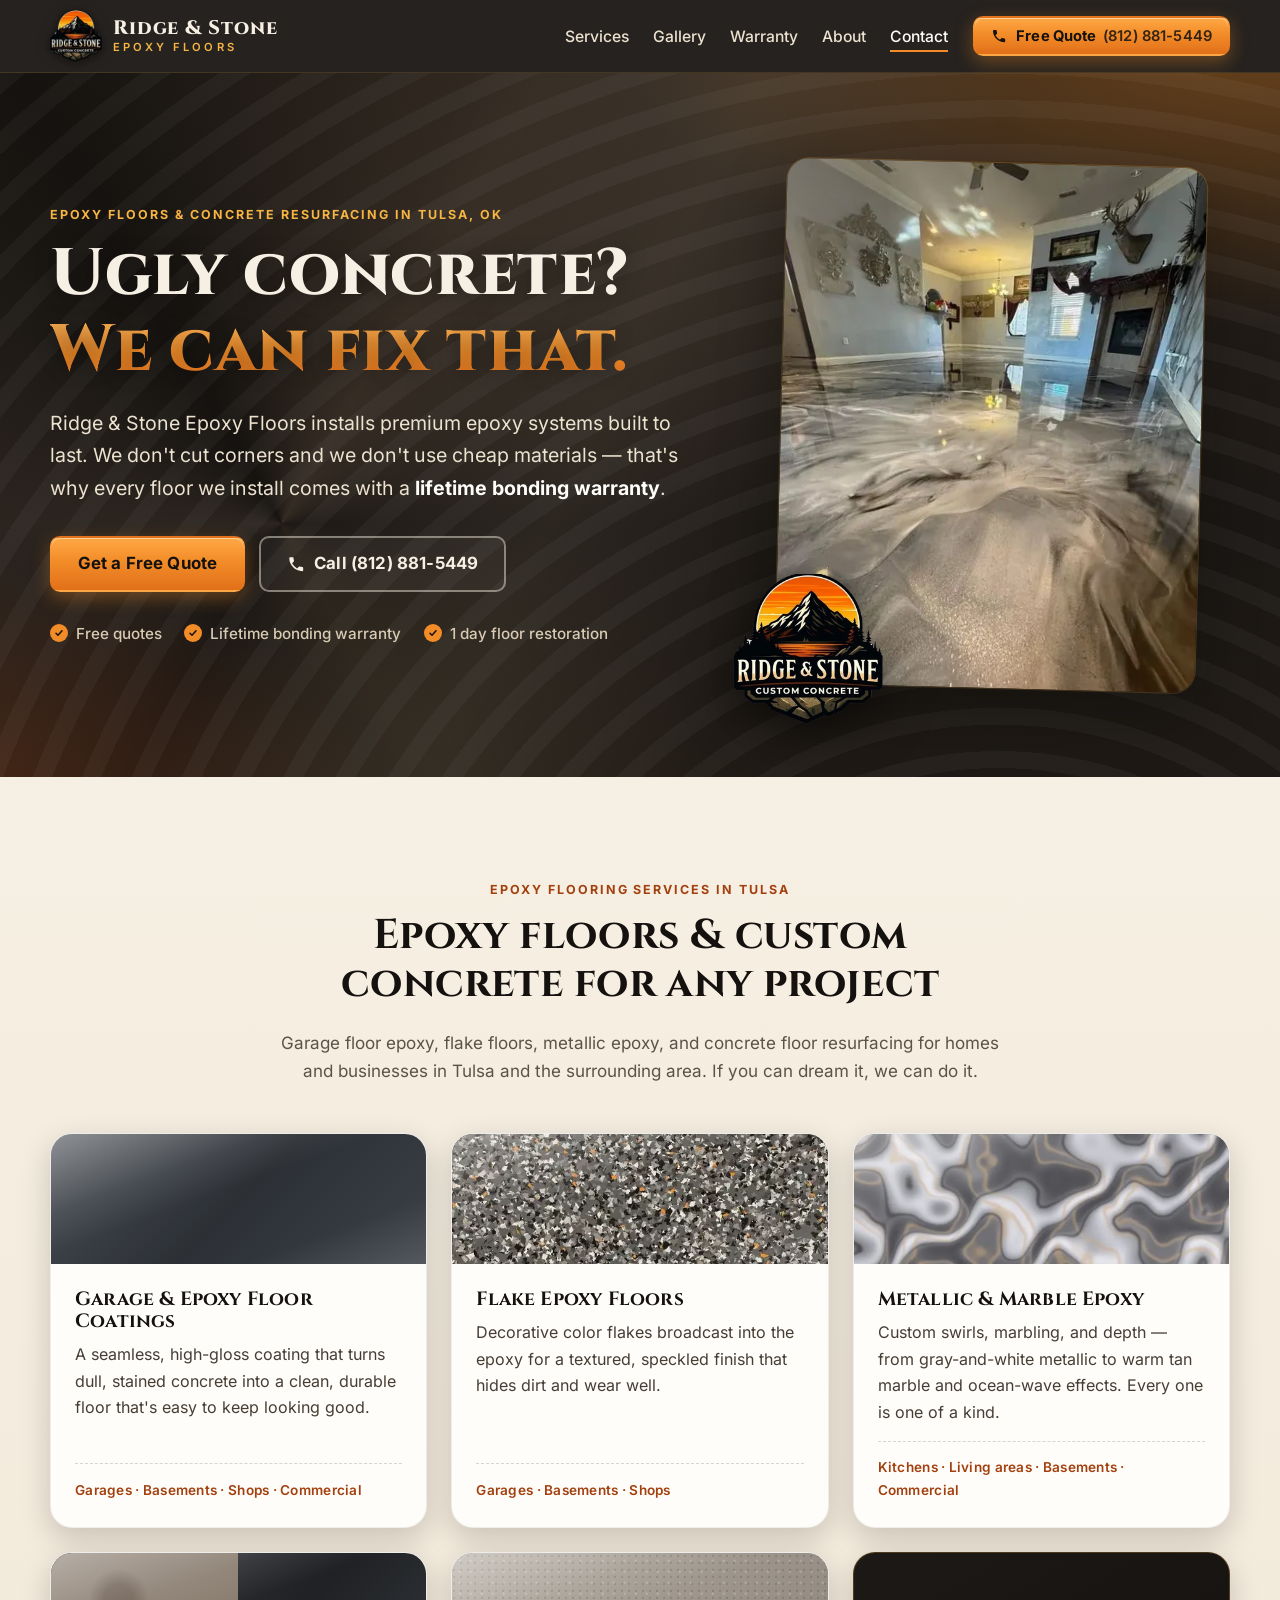
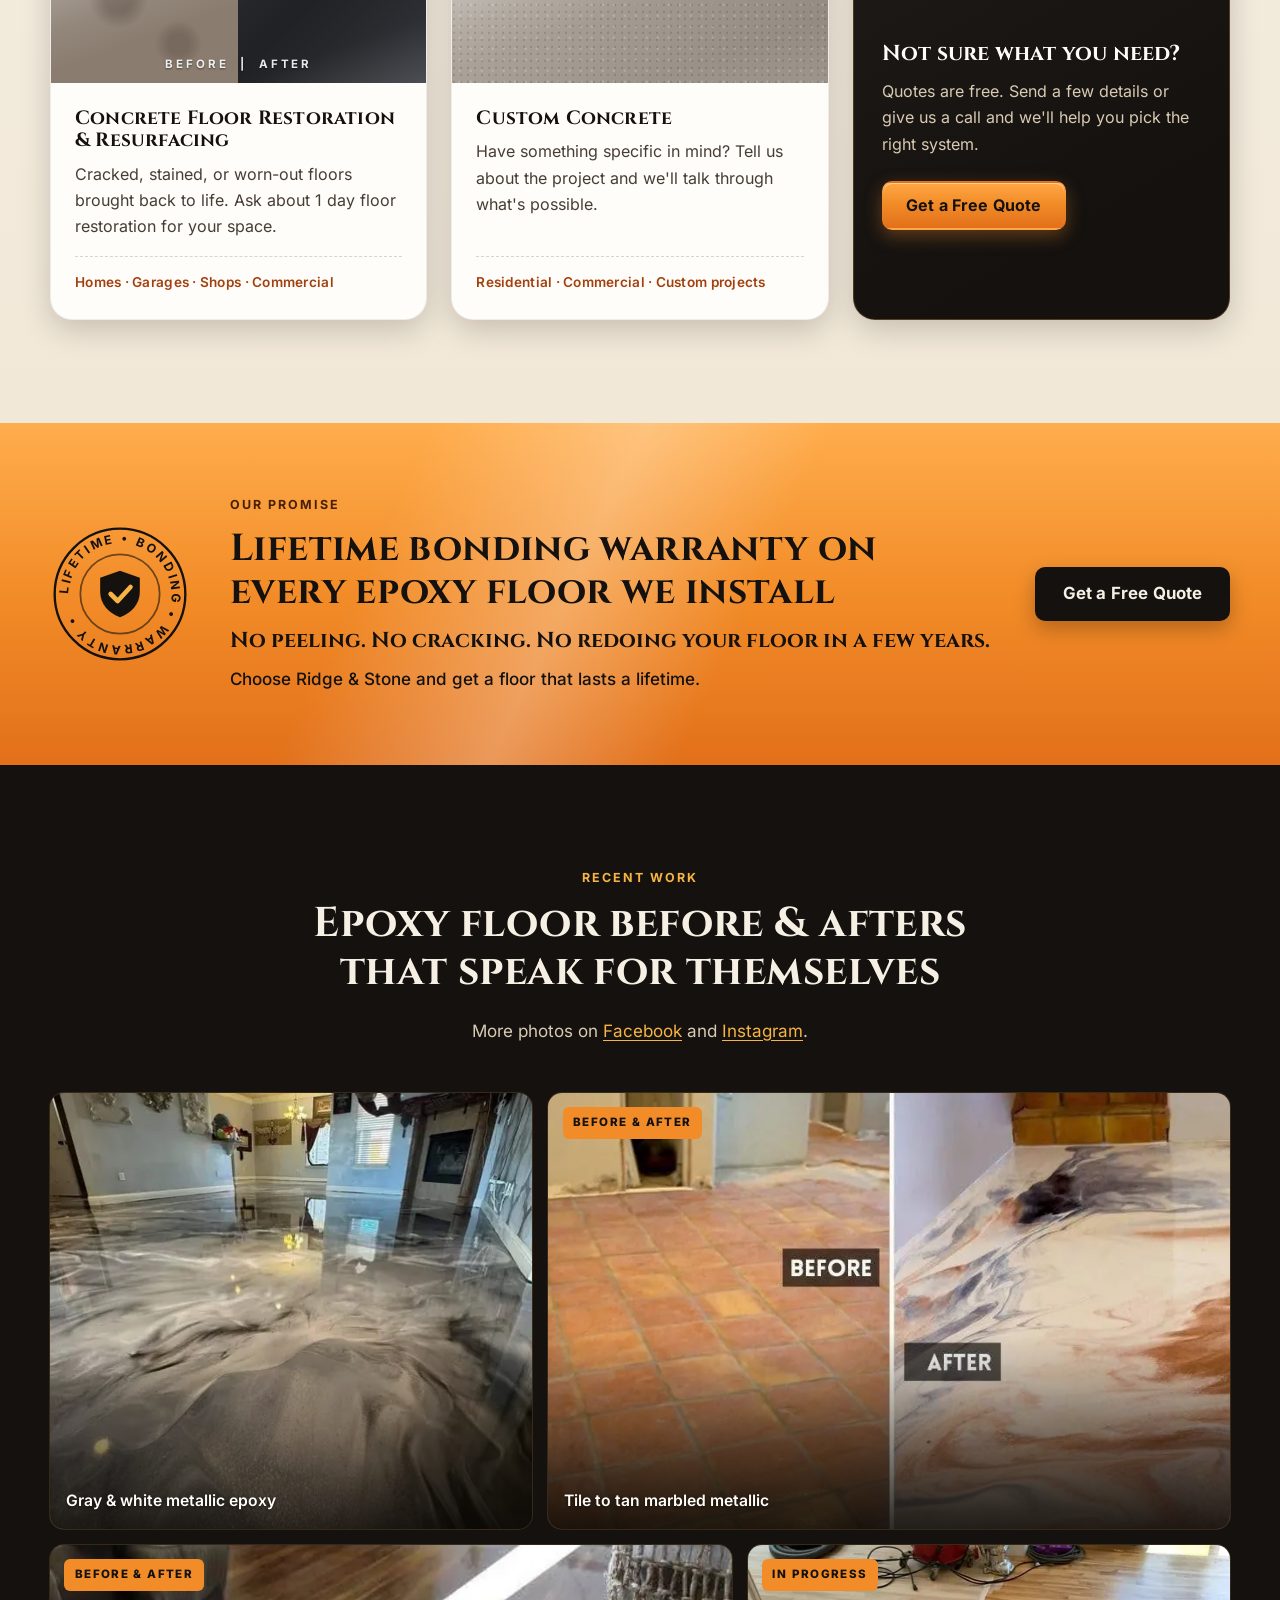
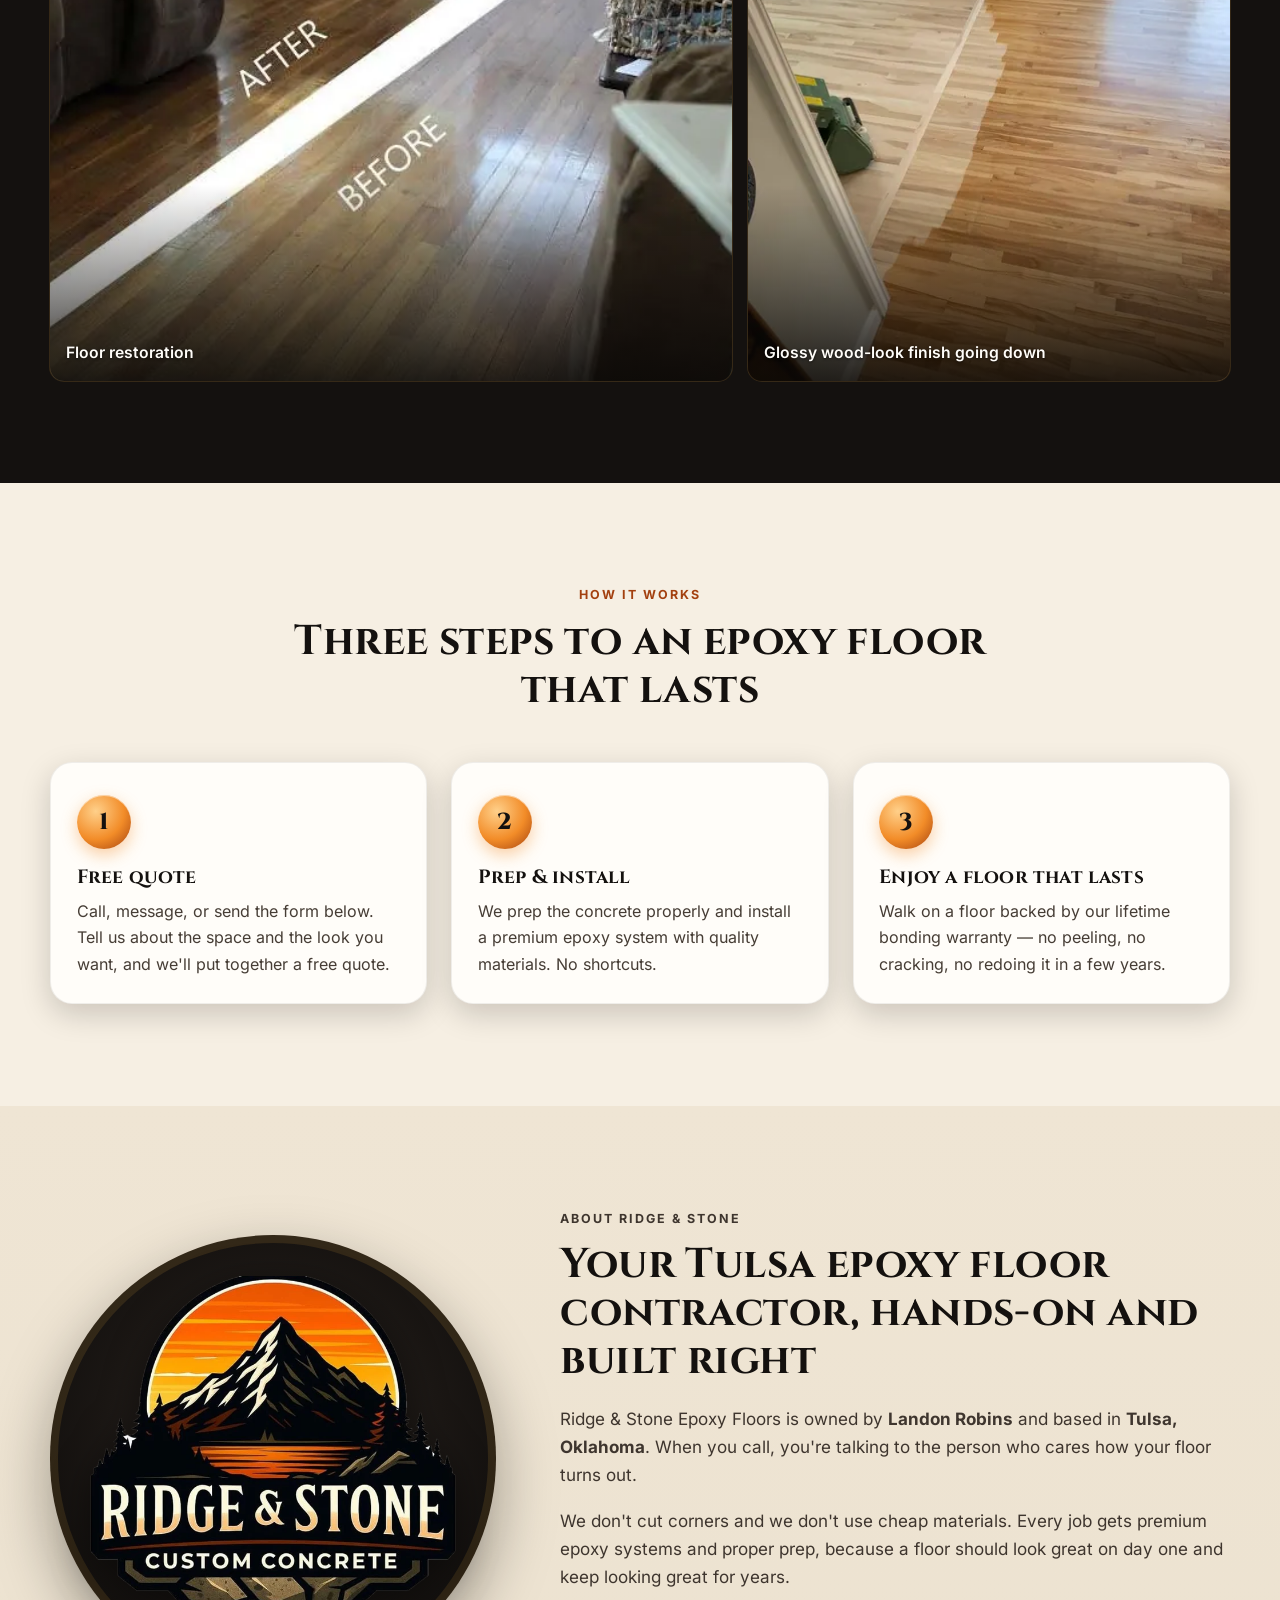
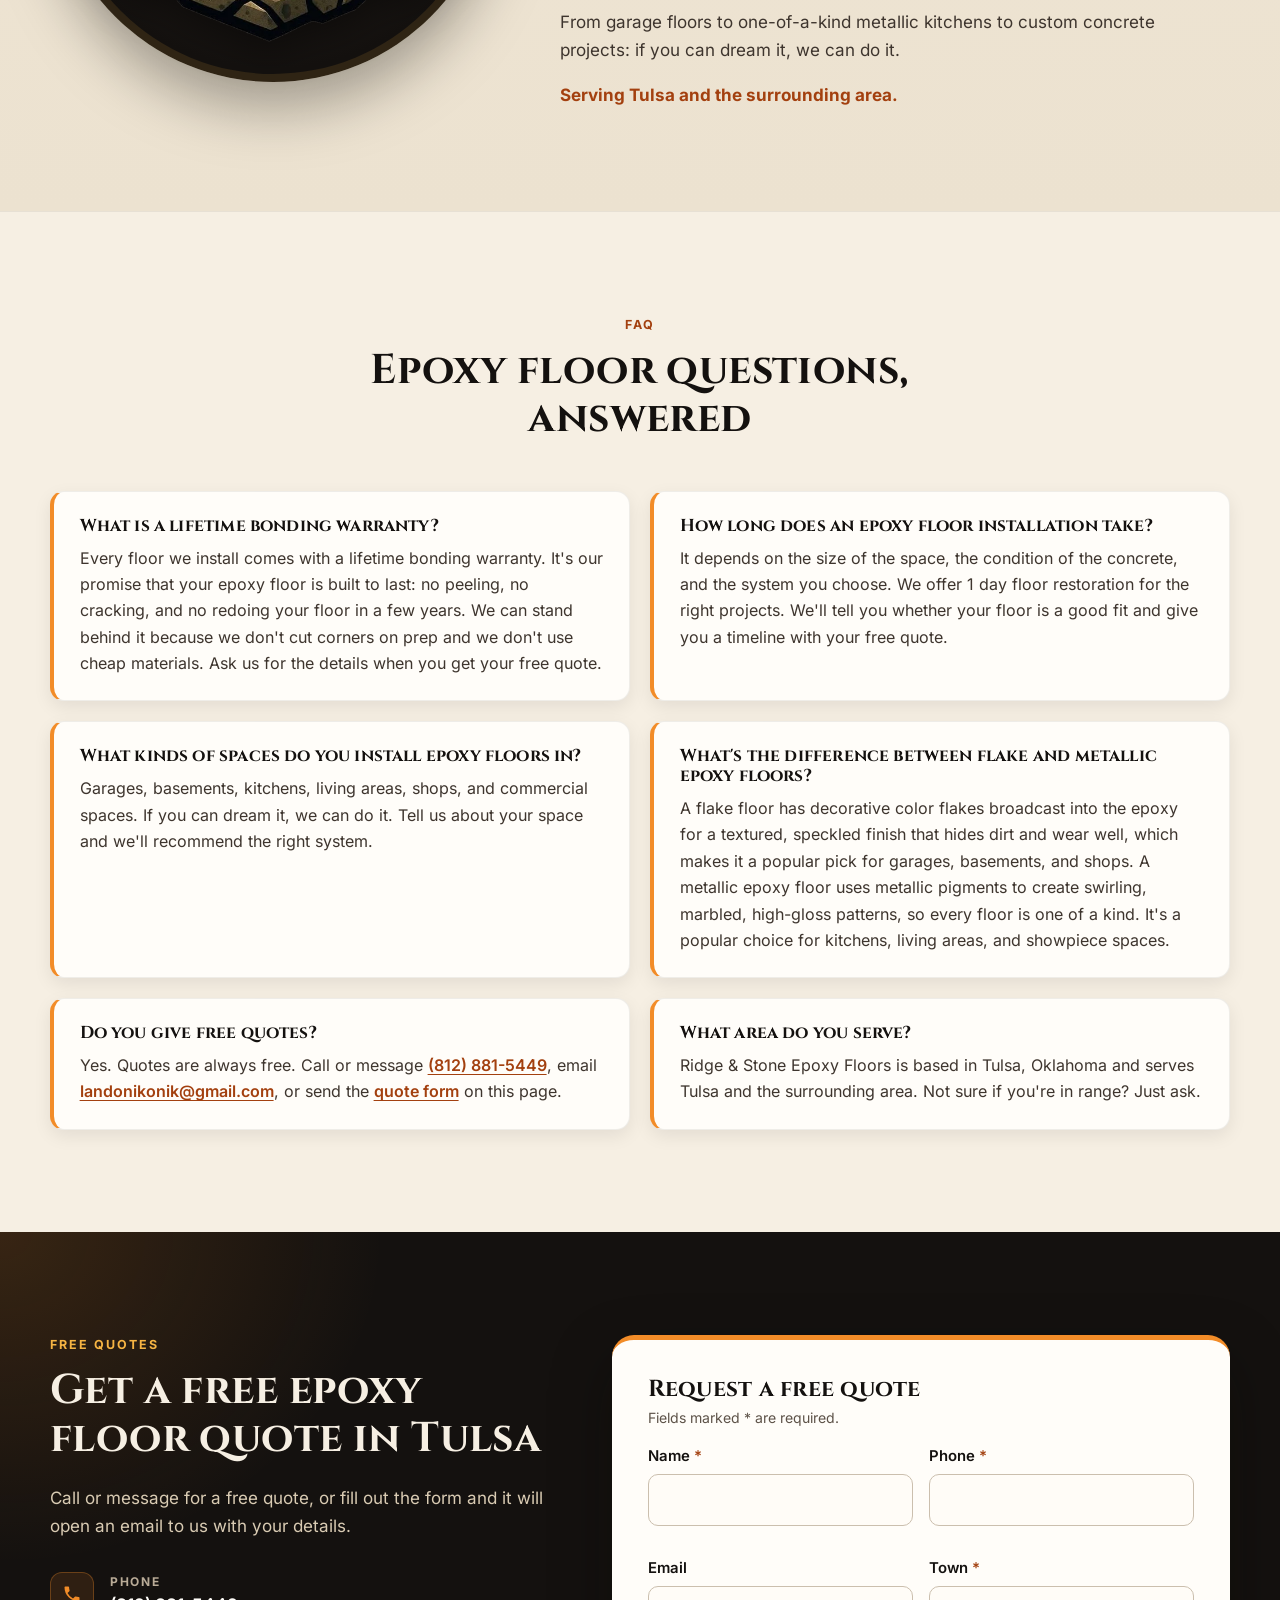
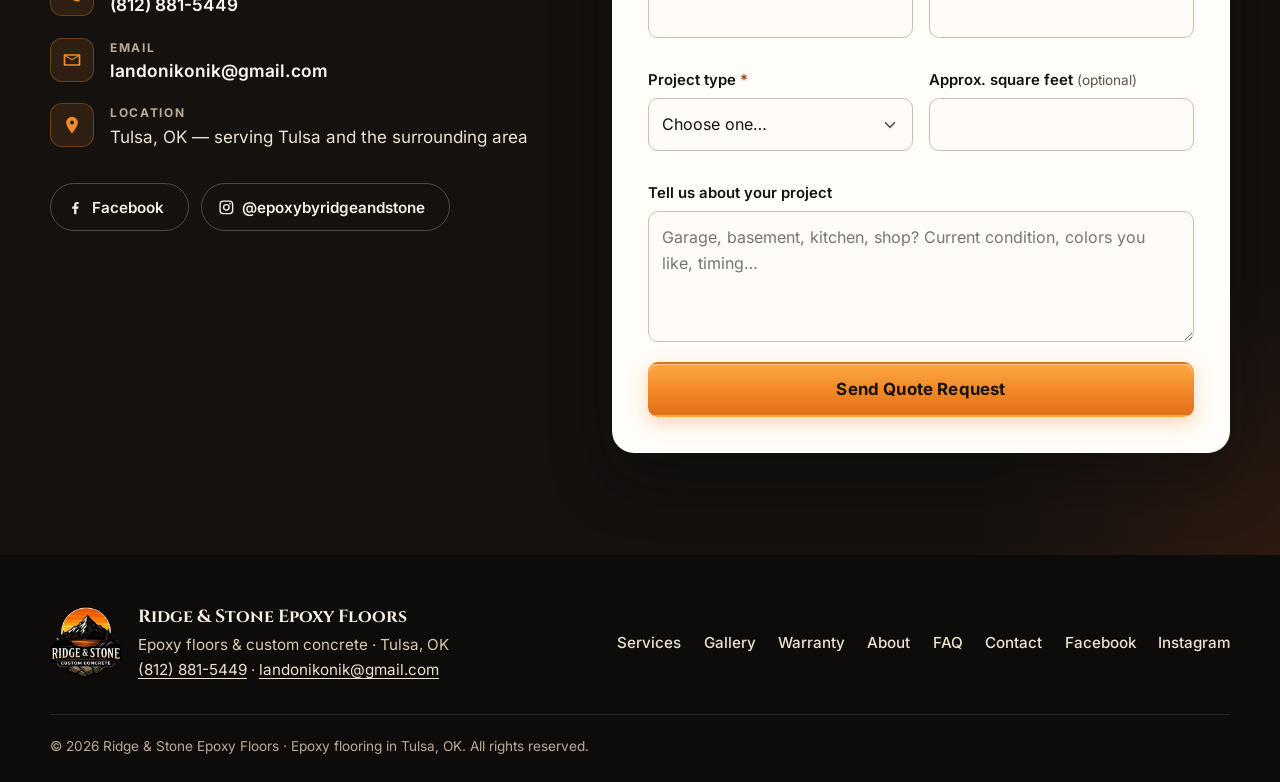
==== commit ee2f2462: "SEO: Tulsa, OK local SEO, FAQ + JSON-LD, sitemap/robots, 404, self-hosted fonts, WebP images" ====
--- a/index.html
+++ b/index.html
@@ -1,49 +1,145 @@
 <!DOCTYPE html>
-<html lang="en">
+<html lang="en-US">
 <head>
   <meta charset="utf-8">
   <meta name="viewport" content="width=device-width, initial-scale=1">
-  <title>Ridge &amp; Stone Epoxy Floors | Epoxy Flooring &amp; Custom Concrete in Vincennes, IN</title>
-  <meta name="description" content="Ridge &amp; Stone Epoxy Floors installs premium epoxy, flake, and metallic floors plus custom concrete in Vincennes, Indiana. Every floor comes with a lifetime bonding warranty. Call (812) 881-5449 for a free quote.">
+  <title>Epoxy Floors Tulsa, OK | Ridge &amp; Stone Epoxy Floors</title>
+  <meta name="description" content="Garage floor epoxy, flake &amp; metallic epoxy floors, and concrete floor resurfacing in Tulsa, OK. Lifetime bonding warranty on every floor. Free quotes.">
+  <meta name="robots" content="index, follow, max-image-preview:large">
   <meta name="theme-color" content="#14110f">
+  <meta name="format-detection" content="telephone=no">
   <link rel="canonical" href="https://masonutt99.github.io/ridge-stone-epoxy/">
 
-  <!-- Open Graph / social -->
+  <!-- Preload critical assets: self-hosted fonts (no third-party render blocking) + hero image -->
+  <link rel="preload" href="assets/fonts/cinzel-latin.woff2" as="font" type="font/woff2" crossorigin>
+  <link rel="preload" href="assets/fonts/inter-latin.woff2" as="font" type="font/woff2" crossorigin>
+  <link rel="preload" as="image" type="image/webp" href="assets/img/metallic-gray-white-480.webp"
+        imagesrcset="assets/img/metallic-gray-white-480.webp 480w, assets/img/metallic-gray-white-600.webp 600w, assets/img/metallic-gray-white.webp 720w"
+        imagesizes="(max-width: 600px) calc(100vw - 2rem), (max-width: 900px) 360px, 420px" fetchpriority="high">
+  <link rel="stylesheet" href="css/styles.css">
+
+  <!-- Open Graph -->
   <meta property="og:type" content="website">
+  <meta property="og:locale" content="en_US">
   <meta property="og:site_name" content="Ridge &amp; Stone Epoxy Floors">
-  <meta property="og:title" content="Ridge &amp; Stone Epoxy Floors | Vincennes, IN">
-  <meta property="og:description" content="Premium epoxy, flake, and metallic floors plus custom concrete. Lifetime bonding warranty. Free quotes: (812) 881-5449.">
+  <meta property="og:title" content="Epoxy Floors in Tulsa, OK | Ridge &amp; Stone Epoxy Floors">
+  <meta property="og:description" content="Garage, flake &amp; metallic epoxy floors and concrete floor resurfacing in Tulsa, OK. Lifetime bonding warranty. Free quotes: (812) 881-5449.">
   <meta property="og:url" content="https://masonutt99.github.io/ridge-stone-epoxy/">
   <meta property="og:image" content="https://masonutt99.github.io/ridge-stone-epoxy/assets/img/og-image.jpg">
+  <meta property="og:image:secure_url" content="https://masonutt99.github.io/ridge-stone-epoxy/assets/img/og-image.jpg">
+  <meta property="og:image:type" content="image/jpeg">
   <meta property="og:image:width" content="1200">
   <meta property="og:image:height" content="630">
-  <meta property="og:image:alt" content="Ridge &amp; Stone Custom Concrete logo over a glossy metallic epoxy floor">
+  <meta property="og:image:alt" content="Ridge &amp; Stone logo over a glossy metallic epoxy floor, with the text Premium Epoxy Floors, Built to Last, Tulsa, OK">
+
+  <!-- Twitter / X card -->
   <meta name="twitter:card" content="summary_large_image">
+  <meta name="twitter:title" content="Epoxy Floors in Tulsa, OK | Ridge &amp; Stone Epoxy Floors">
+  <meta name="twitter:description" content="Garage, flake &amp; metallic epoxy floors and concrete floor resurfacing in Tulsa, OK. Lifetime bonding warranty. Free quotes.">
+  <meta name="twitter:image" content="https://masonutt99.github.io/ridge-stone-epoxy/assets/img/og-image.jpg">
+  <meta name="twitter:image:alt" content="Ridge &amp; Stone logo over a glossy metallic epoxy floor">
 
   <link rel="icon" type="image/png" sizes="32x32" href="assets/img/logo-32.png">
   <link rel="icon" type="image/png" sizes="64x64" href="assets/img/logo-64.png">
-  <link rel="apple-touch-icon" href="assets/img/apple-touch-icon.png">
-
-  <link rel="preconnect" href="https://fonts.googleapis.com">
-  <link rel="preconnect" href="https://fonts.gstatic.com" crossorigin>
-  <link href="https://fonts.googleapis.com/css2?family=Cinzel:wght@600;700;800&family=Inter:wght@400;500;600;700&display=swap" rel="stylesheet">
-  <link rel="stylesheet" href="css/styles.css">
+  <link rel="apple-touch-icon" sizes="180x180" href="assets/img/apple-touch-icon.png">
+  <link rel="sitemap" type="application/xml" href="sitemap.xml">
 
   <script type="application/ld+json">
   {
     "@context": "https://schema.org",
-    "@type": "HomeAndConstructionBusiness",
-    "name": "Ridge & Stone Epoxy Floors",
-    "url": "https://masonutt99.github.io/ridge-stone-epoxy/",
-    "image": "https://masonutt99.github.io/ridge-stone-epoxy/assets/img/og-image.jpg",
-    "logo": "https://masonutt99.github.io/ridge-stone-epoxy/assets/img/logo-512.png",
-    "telephone": "+1-812-881-5449",
-    "email": "landonikonik@gmail.com",
-    "address": { "@type": "PostalAddress", "addressLocality": "Vincennes", "addressRegion": "IN", "addressCountry": "US" },
-    "founder": { "@type": "Person", "name": "Landon Robins" },
-    "sameAs": [
-      "https://www.facebook.com/profile.php?id=61583921176945",
-      "https://www.instagram.com/epoxybyridgeandstone/"
+    "@graph": [
+      {
+        "@type": "HomeAndConstructionBusiness",
+        "@id": "https://masonutt99.github.io/ridge-stone-epoxy/#business",
+        "name": "Ridge & Stone Epoxy Floors",
+        "alternateName": "Ridge & Stone Custom Concrete",
+        "description": "Epoxy flooring and custom concrete contractor in Tulsa, Oklahoma: garage floor epoxy, flake floors, metallic and marble epoxy, concrete floor restoration and resurfacing. Every floor comes with a lifetime bonding warranty.",
+        "slogan": "Ugly concrete? We can fix that.",
+        "url": "https://masonutt99.github.io/ridge-stone-epoxy/",
+        "logo": "https://masonutt99.github.io/ridge-stone-epoxy/assets/img/logo-512.png",
+        "image": [
+          "https://masonutt99.github.io/ridge-stone-epoxy/assets/img/og-image.jpg",
+          "https://masonutt99.github.io/ridge-stone-epoxy/assets/img/metallic-gray-white.jpg",
+          "https://masonutt99.github.io/ridge-stone-epoxy/assets/img/before-after-marble.jpg"
+        ],
+        "telephone": "+1-812-881-5449",
+        "email": "landonikonik@gmail.com",
+        "address": {
+          "@type": "PostalAddress",
+          "addressLocality": "Tulsa",
+          "addressRegion": "OK",
+          "addressCountry": "US"
+        },
+        "areaServed": [
+          {
+            "@type": "City",
+            "name": "Tulsa",
+            "containedInPlace": { "@type": "State", "name": "Oklahoma" }
+          },
+          { "@type": "Place", "name": "Tulsa, OK and the surrounding area" }
+        ],
+        "founder": { "@type": "Person", "name": "Landon Robins" },
+        "knowsAbout": ["Epoxy flooring", "Garage floor epoxy", "Flake epoxy floors", "Metallic epoxy floors", "Concrete floor resurfacing", "Custom concrete"],
+        "sameAs": [
+          "https://www.facebook.com/profile.php?id=61583921176945",
+          "https://www.instagram.com/epoxybyridgeandstone/"
+        ],
+        "hasOfferCatalog": {
+          "@type": "OfferCatalog",
+          "name": "Epoxy flooring and concrete services",
+          "itemListElement": [
+            { "@type": "Offer", "itemOffered": { "@type": "Service", "name": "Epoxy floor coatings", "serviceType": "Epoxy flooring", "description": "Seamless, high-gloss epoxy floors for garages, basements, shops and commercial spaces.", "areaServed": "Tulsa, OK" } },
+            { "@type": "Offer", "itemOffered": { "@type": "Service", "name": "Flake epoxy floors", "serviceType": "Flake floor coating", "description": "Decorative color flakes broadcast into epoxy for a textured, speckled garage or basement floor.", "areaServed": "Tulsa, OK" } },
+            { "@type": "Offer", "itemOffered": { "@type": "Service", "name": "Metallic & marble epoxy floors", "serviceType": "Metallic epoxy flooring", "description": "Custom metallic and marbled epoxy floors for kitchens, living areas, basements and commercial spaces.", "areaServed": "Tulsa, OK" } },
+            { "@type": "Offer", "itemOffered": { "@type": "Service", "name": "Concrete floor restoration & resurfacing", "serviceType": "Concrete resurfacing", "description": "Restoring cracked, stained or worn floors, including 1 day floor restoration for suitable projects.", "areaServed": "Tulsa, OK" } },
+            { "@type": "Offer", "itemOffered": { "@type": "Service", "name": "Custom concrete", "serviceType": "Custom concrete", "description": "Custom concrete for residential and commercial projects.", "areaServed": "Tulsa, OK" } }
+          ]
+        }
+      },
+      {
+        "@type": "WebSite",
+        "@id": "https://masonutt99.github.io/ridge-stone-epoxy/#website",
+        "name": "Ridge & Stone Epoxy Floors",
+        "url": "https://masonutt99.github.io/ridge-stone-epoxy/",
+        "inLanguage": "en-US",
+        "publisher": { "@id": "https://masonutt99.github.io/ridge-stone-epoxy/#business" }
+      },
+      {
+        "@type": "FAQPage",
+        "@id": "https://masonutt99.github.io/ridge-stone-epoxy/#faq",
+        "mainEntity": [
+          {
+            "@type": "Question",
+            "name": "What is a lifetime bonding warranty?",
+            "acceptedAnswer": { "@type": "Answer", "text": "Every floor we install comes with a lifetime bonding warranty. It's our promise that your epoxy floor is built to last: no peeling, no cracking, and no redoing your floor in a few years. We can stand behind it because we don't cut corners on prep and we don't use cheap materials. Ask us for the details when you get your free quote." }
+          },
+          {
+            "@type": "Question",
+            "name": "How long does an epoxy floor installation take?",
+            "acceptedAnswer": { "@type": "Answer", "text": "It depends on the size of the space, the condition of the concrete, and the system you choose. We offer 1 day floor restoration for the right projects. We'll tell you whether your floor is a good fit and give you a timeline with your free quote." }
+          },
+          {
+            "@type": "Question",
+            "name": "What kinds of spaces do you install epoxy floors in?",
+            "acceptedAnswer": { "@type": "Answer", "text": "Garages, basements, kitchens, living areas, shops, and commercial spaces. If you can dream it, we can do it. Tell us about your space and we'll recommend the right system." }
+          },
+          {
+            "@type": "Question",
+            "name": "What's the difference between flake and metallic epoxy floors?",
+            "acceptedAnswer": { "@type": "Answer", "text": "A flake floor has decorative color flakes broadcast into the epoxy for a textured, speckled finish that hides dirt and wear well, which makes it a popular pick for garages, basements, and shops. A metallic epoxy floor uses metallic pigments to create swirling, marbled, high-gloss patterns, so every floor is one of a kind. It's a popular choice for kitchens, living areas, and showpiece spaces." }
+          },
+          {
+            "@type": "Question",
+            "name": "Do you give free quotes?",
+            "acceptedAnswer": { "@type": "Answer", "text": "Yes. Quotes are always free. Call or message (812) 881-5449, email landonikonik@gmail.com, or send the quote form on this page." }
+          },
+          {
+            "@type": "Question",
+            "name": "What area do you serve?",
+            "acceptedAnswer": { "@type": "Answer", "text": "Ridge & Stone Epoxy Floors is based in Tulsa, Oklahoma and serves Tulsa and the surrounding area. Not sure if you're in range? Just ask." }
+          }
+        ]
+      }
     ]
   }
   </script>
@@ -54,7 +150,7 @@
   <header class="site-header" id="top">
     <div class="container header-inner">
       <a class="brand" href="#top" aria-label="Ridge &amp; Stone Epoxy Floors, back to top">
-        <img src="assets/img/logo-240.webp" alt="" width="240" height="240" class="brand-logo">
+        <img src="assets/img/logo-120.webp" srcset="assets/img/logo-120.webp 1x, assets/img/logo-240.webp 2x" alt="" width="120" height="120" class="brand-logo">
         <span class="brand-text">
           <span class="brand-name">Ridge &amp; Stone</span>
           <span class="brand-sub">Epoxy Floors</span>
@@ -88,8 +184,10 @@
       <div class="hero-bg" aria-hidden="true"></div>
       <div class="container hero-inner">
         <div class="hero-copy">
-          <p class="eyebrow">Epoxy Floors &amp; Custom Concrete &middot; Vincennes, IN</p>
-          <h1 id="hero-title">Ugly concrete? <span class="accent">We can fix that.</span></h1>
+          <h1 id="hero-title">
+            <span class="eyebrow h1-kicker">Epoxy Floors &amp; Concrete Resurfacing in Tulsa, OK</span>
+            Ugly concrete? <span class="accent">We can fix that.</span>
+          </h1>
           <p class="lead">Ridge &amp; Stone Epoxy Floors installs premium epoxy systems built to last. We don't cut corners and we don't use cheap materials &mdash; that's why every floor we install comes with a <strong>lifetime bonding warranty</strong>.</p>
           <div class="hero-ctas">
             <a class="btn btn-primary btn-lg" href="#contact">Get a Free Quote</a>
@@ -107,9 +205,12 @@
 
         <div class="hero-visual">
           <figure class="hero-photo">
-            <img src="assets/img/metallic-gray-white.jpg" alt="Glossy gray and white metallic epoxy floor running through a living room" width="720" height="960" fetchpriority="high">
+            <picture>
+              <source type="image/webp" srcset="assets/img/metallic-gray-white-480.webp 480w, assets/img/metallic-gray-white-600.webp 600w, assets/img/metallic-gray-white.webp 720w" sizes="(max-width: 600px) calc(100vw - 2rem), (max-width: 900px) 360px, 420px">
+              <img src="assets/img/metallic-gray-white.jpg" alt="High-gloss gray and white metallic epoxy floor installed through an open living room" width="720" height="960" fetchpriority="high" decoding="async">
+            </picture>
           </figure>
-          <img class="hero-badge" src="assets/img/logo-240.webp" alt="" width="240" height="240" aria-hidden="true">
+          <img class="hero-badge" src="assets/img/logo-240.webp" srcset="assets/img/logo-120.webp 120w, assets/img/logo-240.webp 240w" sizes="(max-width: 600px) 110px, 150px" alt="" width="240" height="240" aria-hidden="true" decoding="async">
         </div>
       </div>
     </section>
@@ -118,16 +219,16 @@
     <section class="section services" id="services" aria-labelledby="services-title">
       <div class="container">
         <div class="section-head">
-          <p class="eyebrow">What we do</p>
-          <h2 id="services-title">Custom concrete for any project</h2>
-          <p>Garages, basements, kitchens, shops, and commercial spaces. If you can dream it, we can do it.</p>
+          <p class="eyebrow">Epoxy flooring services in Tulsa</p>
+          <h2 id="services-title">Epoxy floors &amp; custom concrete for any project</h2>
+          <p>Garage floor epoxy, flake floors, metallic epoxy, and concrete floor resurfacing for homes and businesses in Tulsa and the surrounding area. If you can dream it, we can do it.</p>
         </div>
 
         <ul class="card-grid" role="list">
           <li class="card">
             <div class="swatch swatch-epoxy" aria-hidden="true"></div>
             <div class="card-body">
-              <h3>Epoxy Floors</h3>
+              <h3>Garage &amp; Epoxy Floor Coatings</h3>
               <p>A seamless, high-gloss coating that turns dull, stained concrete into a clean, durable floor that's easy to keep looking good.</p>
               <p class="spaces"><span class="sr-only">Typical spaces: </span>Garages &middot; Basements &middot; Shops &middot; Commercial</p>
             </div>
@@ -135,7 +236,7 @@
           <li class="card">
             <div class="swatch swatch-flake" aria-hidden="true"></div>
             <div class="card-body">
-              <h3>Flake Floors</h3>
+              <h3>Flake Epoxy Floors</h3>
               <p>Decorative color flakes broadcast into the epoxy for a textured, speckled finish that hides dirt and wear well.</p>
               <p class="spaces"><span class="sr-only">Typical spaces: </span>Garages &middot; Basements &middot; Shops</p>
             </div>
@@ -151,7 +252,7 @@
           <li class="card">
             <div class="swatch swatch-restore" aria-hidden="true"></div>
             <div class="card-body">
-              <h3>Floor Restoration &amp; Resurfacing</h3>
+              <h3>Concrete Floor Restoration &amp; Resurfacing</h3>
               <p>Cracked, stained, or worn-out floors brought back to life. Ask about 1 day floor restoration for your space.</p>
               <p class="spaces"><span class="sr-only">Typical spaces: </span>Homes &middot; Garages &middot; Shops &middot; Commercial</p>
             </div>
@@ -183,7 +284,7 @@
         </div>
         <div class="warranty-copy">
           <p class="eyebrow">Our promise</p>
-          <h2 id="warranty-title">Lifetime bonding warranty on every floor we install</h2>
+          <h2 id="warranty-title">Lifetime bonding warranty on every epoxy floor we install</h2>
           <p class="warranty-lines"><span>No peeling.</span> <span>No cracking.</span> <span>No redoing your floor in a few years.</span></p>
           <p>Choose Ridge &amp; Stone and get a floor that lasts a lifetime.</p>
         </div>
@@ -196,34 +297,46 @@
       <div class="container">
         <div class="section-head">
           <p class="eyebrow">Recent work</p>
-          <h2 id="gallery-title">Floors that speak for themselves</h2>
+          <h2 id="gallery-title">Epoxy floor before &amp; afters that speak for themselves</h2>
           <p>More photos on <a href="https://www.facebook.com/profile.php?id=61583921176945" target="_blank" rel="noopener">Facebook</a> and <a href="https://www.instagram.com/epoxybyridgeandstone/" target="_blank" rel="noopener">Instagram</a>.</p>
         </div>
 
         <ul class="gallery-grid" role="list">
           <li class="g-item g-tall">
-            <button class="g-btn" type="button" data-full="assets/img/metallic-gray-white.jpg" data-caption="Gray &amp; white metallic epoxy">
-              <img src="assets/img/metallic-gray-white.jpg" alt="Gray and white metallic epoxy floor with a high-gloss finish in a living area" width="720" height="960" loading="lazy">
+            <button class="g-btn" type="button" data-full="assets/img/metallic-gray-white.webp" data-caption="Gray &amp; white metallic epoxy">
+              <picture>
+                <source type="image/webp" srcset="assets/img/metallic-gray-white-480.webp 480w, assets/img/metallic-gray-white-600.webp 600w, assets/img/metallic-gray-white.webp 720w" sizes="(max-width: 600px) 100vw, (max-width: 900px) 50vw, 480px">
+                <img src="assets/img/metallic-gray-white.jpg" alt="Gray and white metallic epoxy floor with a mirror-like high-gloss finish in a living area" width="720" height="960" loading="lazy" decoding="async">
+              </picture>
               <span class="g-caption">Gray &amp; white metallic epoxy</span>
             </button>
           </li>
           <li class="g-item g-wide">
-            <button class="g-btn" type="button" data-full="assets/img/before-after-marble.jpg" data-caption="Before &amp; after: old tile to tan marbled metallic epoxy">
-              <img src="assets/img/before-after-marble.jpg" alt="Before and after: worn terracotta tile floor, then a tan, white, and gray marbled metallic epoxy floor" width="800" height="500" loading="lazy">
+            <button class="g-btn" type="button" data-full="assets/img/before-after-marble.webp" data-caption="Before &amp; after: old tile to tan marbled metallic epoxy">
+              <picture>
+                <source type="image/webp" srcset="assets/img/before-after-marble-480.webp 480w, assets/img/before-after-marble.webp 800w" sizes="(max-width: 600px) 100vw, (max-width: 900px) 50vw, 680px">
+                <img src="assets/img/before-after-marble.jpg" alt="Before and after: worn terracotta tile floor resurfaced with a tan, white, and gray marbled metallic epoxy floor" width="800" height="500" loading="lazy" decoding="async">
+              </picture>
               <span class="g-tag">Before &amp; After</span>
               <span class="g-caption">Tile to tan marbled metallic</span>
             </button>
           </li>
           <li class="g-item g-wide">
-            <button class="g-btn" type="button" data-full="assets/img/before-after-wood.jpg" data-caption="Before &amp; after: floor restoration">
-              <img src="assets/img/before-after-wood.jpg" alt="Before and after split of a wood floor: dull finish on one side, glossy restored finish on the other" width="640" height="360" loading="lazy">
+            <button class="g-btn" type="button" data-full="assets/img/before-after-wood.webp" data-caption="Before &amp; after: floor restoration">
+              <picture>
+                <source type="image/webp" srcset="assets/img/before-after-wood.webp">
+                <img src="assets/img/before-after-wood.jpg" alt="Before and after floor restoration: dull, worn finish on one side and a glossy restored finish on the other" width="640" height="360" loading="lazy" decoding="async">
+              </picture>
               <span class="g-tag">Before &amp; After</span>
               <span class="g-caption">Floor restoration</span>
             </button>
           </li>
           <li class="g-item g-tall">
-            <button class="g-btn" type="button" data-full="assets/img/wood-floor-restoration.jpg" data-caption="Floor restoration in progress: prepped section on the left, fresh glossy finish on the right">
-              <img src="assets/img/wood-floor-restoration.jpg" alt="Floor restoration in progress, with a sanded section beside a section with a fresh glossy finish" width="900" height="1200" loading="lazy">
+            <button class="g-btn" type="button" data-full="assets/img/wood-floor-restoration.webp" data-caption="Floor restoration in progress: prepped section on the left, fresh glossy finish on the right">
+              <picture>
+                <source type="image/webp" srcset="assets/img/wood-floor-restoration-480.webp 480w, assets/img/wood-floor-restoration-600.webp 600w, assets/img/wood-floor-restoration.webp 720w" sizes="(max-width: 600px) 100vw, (max-width: 900px) 50vw, 480px">
+                <img src="assets/img/wood-floor-restoration.jpg" alt="Floor restoration in progress, with a sanded section beside a section with a fresh glossy finish" width="720" height="960" loading="lazy" decoding="async">
+              </picture>
               <span class="g-tag">In Progress</span>
               <span class="g-caption">Glossy wood-look finish going down</span>
             </button>
@@ -237,7 +350,7 @@
       <div class="container">
         <div class="section-head">
           <p class="eyebrow">How it works</p>
-          <h2 id="process-title">Three steps to a floor that lasts</h2>
+          <h2 id="process-title">Three steps to an epoxy floor that lasts</h2>
         </div>
         <ol class="steps">
           <li class="step">
@@ -263,15 +376,51 @@
     <section class="section about" id="about" aria-labelledby="about-title">
       <div class="container about-inner">
         <div class="about-logo">
-          <img src="assets/img/logo-640.webp" alt="Ridge &amp; Stone Custom Concrete logo: a dark mountain against an orange sunset with pine trees" width="640" height="639" loading="lazy">
+          <img src="assets/img/logo-640.webp" alt="Ridge &amp; Stone Custom Concrete logo: a dark mountain against an orange sunset with pine trees" width="640" height="639" loading="lazy" decoding="async">
         </div>
         <div class="about-copy">
           <p class="eyebrow">About Ridge &amp; Stone</p>
-          <h2 id="about-title">Local, hands-on, and built right</h2>
-          <p>Ridge &amp; Stone Epoxy Floors is owned by <strong>Landon Robins</strong> and based right here in <strong>Vincennes, Indiana</strong>. When you call, you're talking to the person who cares how your floor turns out.</p>
+          <h2 id="about-title">Your Tulsa epoxy floor contractor, hands-on and built right</h2>
+          <p>Ridge &amp; Stone Epoxy Floors is owned by <strong>Landon Robins</strong> and based in <strong>Tulsa, Oklahoma</strong>. When you call, you're talking to the person who cares how your floor turns out.</p>
           <p>We don't cut corners and we don't use cheap materials. Every job gets premium epoxy systems and proper prep, because a floor should look great on day one and keep looking great for years.</p>
           <p>From garage floors to one-of-a-kind metallic kitchens to custom concrete projects: if you can dream it, we can do it.</p>
-          <p class="about-area">Serving Vincennes and the surrounding area.</p>
+          <p class="about-area">Serving Tulsa and the surrounding area.</p>
+        </div>
+      </div>
+    </section>
+
+    <!-- FAQ -->
+    <section class="section faq" id="faq" aria-labelledby="faq-title">
+      <div class="container">
+        <div class="section-head">
+          <p class="eyebrow">FAQ</p>
+          <h2 id="faq-title">Epoxy floor questions, answered</h2>
+        </div>
+        <div class="faq-grid">
+          <div class="faq-item">
+            <h3>What is a lifetime bonding warranty?</h3>
+            <p>Every floor we install comes with a lifetime bonding warranty. It's our promise that your epoxy floor is built to last: no peeling, no cracking, and no redoing your floor in a few years. We can stand behind it because we don't cut corners on prep and we don't use cheap materials. Ask us for the details when you get your free quote.</p>
+          </div>
+          <div class="faq-item">
+            <h3>How long does an epoxy floor installation take?</h3>
+            <p>It depends on the size of the space, the condition of the concrete, and the system you choose. We offer 1 day floor restoration for the right projects. We'll tell you whether your floor is a good fit and give you a timeline with your free quote.</p>
+          </div>
+          <div class="faq-item">
+            <h3>What kinds of spaces do you install epoxy floors in?</h3>
+            <p>Garages, basements, kitchens, living areas, shops, and commercial spaces. If you can dream it, we can do it. Tell us about your space and we'll recommend the right system.</p>
+          </div>
+          <div class="faq-item">
+            <h3>What's the difference between flake and metallic epoxy floors?</h3>
+            <p>A flake floor has decorative color flakes broadcast into the epoxy for a textured, speckled finish that hides dirt and wear well, which makes it a popular pick for garages, basements, and shops. A metallic epoxy floor uses metallic pigments to create swirling, marbled, high-gloss patterns, so every floor is one of a kind. It's a popular choice for kitchens, living areas, and showpiece spaces.</p>
+          </div>
+          <div class="faq-item">
+            <h3>Do you give free quotes?</h3>
+            <p>Yes. Quotes are always free. Call or message <a href="tel:+18128815449">(812) 881-5449</a>, email <a href="mailto:landonikonik@gmail.com">landonikonik@gmail.com</a>, or send the <a href="#quote-form">quote form</a> on this page.</p>
+          </div>
+          <div class="faq-item">
+            <h3>What area do you serve?</h3>
+            <p>Ridge &amp; Stone Epoxy Floors is based in Tulsa, Oklahoma and serves Tulsa and the surrounding area. Not sure if you're in range? Just ask.</p>
+          </div>
         </div>
       </div>
     </section>
@@ -281,7 +430,7 @@
       <div class="container contact-inner">
         <div class="contact-info">
           <p class="eyebrow">Free quotes</p>
-          <h2 id="contact-title">Let's talk about your floor</h2>
+          <h2 id="contact-title">Get a free epoxy floor quote in Tulsa</h2>
           <p>Call or message for a free quote, or fill out the form and it will open an email to us with your details.</p>
 
           <ul class="contact-list" role="list">
@@ -295,7 +444,7 @@
             </li>
             <li>
               <svg class="icon" aria-hidden="true" viewBox="0 0 24 24"><path d="M12 2a7 7 0 0 1 7 7c0 5.2-7 13-7 13S5 14.2 5 9a7 7 0 0 1 7-7zm0 4.5A2.5 2.5 0 1 0 12 11.5 2.5 2.5 0 0 0 12 6.5z"/></svg>
-              <div><span class="label">Location</span><span>Vincennes, IN &mdash; serving Vincennes and the surrounding area</span></div>
+              <div><span class="label">Location</span><span>Tulsa, OK &mdash; serving Tulsa and the surrounding area</span></div>
             </li>
           </ul>
 
@@ -382,10 +531,10 @@
   <footer class="site-footer">
     <div class="container footer-inner">
       <div class="footer-brand">
-        <img src="assets/img/logo-240.webp" alt="" width="240" height="240" loading="lazy">
+        <img src="assets/img/logo-120.webp" srcset="assets/img/logo-120.webp 1x, assets/img/logo-240.webp 2x" alt="" width="120" height="120" loading="lazy" decoding="async">
         <div>
           <p class="footer-name">Ridge &amp; Stone Epoxy Floors</p>
-          <p>Custom concrete &amp; epoxy floors &middot; Vincennes, IN</p>
+          <p>Epoxy floors &amp; custom concrete &middot; Tulsa, OK</p>
           <p><a href="tel:+18128815449">(812) 881-5449</a> &middot; <a href="mailto:landonikonik@gmail.com">landonikonik@gmail.com</a></p>
         </div>
       </div>
@@ -395,6 +544,7 @@
           <li><a href="#gallery">Gallery</a></li>
           <li><a href="#warranty">Warranty</a></li>
           <li><a href="#about">About</a></li>
+          <li><a href="#faq">FAQ</a></li>
           <li><a href="#contact">Contact</a></li>
           <li><a href="https://www.facebook.com/profile.php?id=61583921176945" target="_blank" rel="noopener">Facebook</a></li>
           <li><a href="https://www.instagram.com/epoxybyridgeandstone/" target="_blank" rel="noopener">Instagram</a></li>
@@ -402,14 +552,14 @@
       </nav>
     </div>
     <div class="container footer-bottom">
-      <p>&copy; <span id="year">2026</span> Ridge &amp; Stone Epoxy Floors. All rights reserved.</p>
+      <p>&copy; <span id="year">2026</span> Ridge &amp; Stone Epoxy Floors &middot; Epoxy flooring in Tulsa, OK. All rights reserved.</p>
     </div>
   </footer>
 
   <!-- Gallery lightbox -->
   <dialog class="lightbox" id="lightbox" aria-label="Photo viewer">
     <button class="lightbox-close" type="button" aria-label="Close photo">&times;</button>
-    <img src="" alt="" id="lightbox-img">
+    <img src="[data-uri]" alt="" id="lightbox-img">
     <p class="lightbox-caption" id="lightbox-caption"></p>
   </dialog>
 
--- a/css/styles.css
+++ b/css/styles.css
@@ -2,6 +2,18 @@
    Ridge & Stone Epoxy Floors
    Palette pulled from the logo: charcoal, sunset orange, cream
    ========================================================== */
+/* Self-hosted Google Fonts (SIL Open Font License), latin subset, variable weight */
+@font-face {
+  font-family: "Cinzel"; font-style: normal; font-weight: 400 900; font-display: swap;
+  src: url("../assets/fonts/cinzel-latin.woff2") format("woff2");
+  unicode-range: U+0000-00FF, U+0131, U+0152-0153, U+02BB-02BC, U+02C6, U+02DA, U+02DC, U+0304, U+0308, U+0329, U+2000-206F, U+20AC, U+2122, U+2191, U+2193, U+2212, U+2215, U+FEFF, U+FFFD;
+}
+@font-face {
+  font-family: "Inter"; font-style: normal; font-weight: 100 900; font-display: swap;
+  src: url("../assets/fonts/inter-latin.woff2") format("woff2");
+  unicode-range: U+0000-00FF, U+0131, U+0152-0153, U+02BB-02BC, U+02C6, U+02DA, U+02DC, U+0304, U+0308, U+0329, U+2000-206F, U+20AC, U+2122, U+2191, U+2193, U+2212, U+2215, U+FEFF, U+FFFD;
+}
+
 :root {
   --ink: #14110f;
   --ink-2: #1d1916;
@@ -171,6 +183,7 @@
   padding: clamp(3.5rem, 7vw, 6.5rem) 0 clamp(3.5rem, 7vw, 6rem);
 }
 .hero .eyebrow { color: var(--amber); }
+.h1-kicker { display: block; line-height: 1.65; margin-bottom: .75rem; text-shadow: none; }
 .hero h1 { font-size: clamp(2.3rem, 1.4rem + 4vw, 4.1rem); font-weight: 800; margin-bottom: 1.2rem; text-shadow: 0 2px 20px rgba(0,0,0,.35); }
 .accent {
   color: var(--orange);
@@ -193,6 +206,7 @@
   box-shadow: var(--shadow-lg), 0 0 0 1px rgba(246,180,67,.25);
   aspect-ratio: 4 / 5; transform: rotate(1.5deg);
 }
+.hero-photo picture, .g-btn picture { display: contents; }
 .hero-photo img { width: 100%; height: 100%; object-fit: cover; }
 .hero-photo::after { /* gloss */
   content: ""; position: absolute; inset: 0;
@@ -229,8 +243,8 @@
   background: linear-gradient(160deg, rgba(255,255,255,.38) 0%, rgba(255,255,255,.08) 30%, transparent 45%, transparent 75%, rgba(255,255,255,.12) 100%);
 }
 .swatch-epoxy { background: linear-gradient(135deg, #4a4f55 0%, #2c3035 50%, #3d4248 100%); }
-.swatch-flake { background: #6f6a64 url("../assets/img/tex-flake.jpg") center/cover no-repeat; }
-.swatch-metallic { background: #9a9da2 url("../assets/img/tex-metallic.jpg") center/cover no-repeat; }
+.swatch-flake { background: #6f6a64 url("../assets/img/tex-flake.webp") center/cover no-repeat; }
+.swatch-metallic { background: #9a9da2 url("../assets/img/tex-metallic.webp") center/cover no-repeat; }
 .swatch-restore {
   background:
     radial-gradient(circle at 18% 35%, rgba(60,45,35,.35) 0 14px, transparent 30px),
@@ -335,6 +349,17 @@
 .about-logo img { width: 100%; filter: drop-shadow(0 10px 18px rgba(0,0,0,.5)); }
 .about-copy p { color: #3e352e; }
 .about-area { font-weight: 700; color: var(--ember) !important; margin: 0; }
+
+/* FAQ */
+.faq { background: var(--cream); border-top: 1px solid rgba(58,51,45,.08); }
+.faq-grid { display: grid; grid-template-columns: repeat(2, 1fr); gap: 1.25rem; }
+.faq-item {
+  background: var(--white); border-radius: var(--radius); padding: 1.5rem 1.6rem;
+  border: 1px solid rgba(58,51,45,.08); border-left: 4px solid var(--orange); box-shadow: 0 6px 18px rgba(10,8,6,.08);
+}
+.faq-item h3 { font-size: 1.08rem; margin-bottom: .55rem; }
+.faq-item p { margin: 0; color: #3e352e; font-size: 1rem; }
+.faq-item a { font-weight: 600; }
 
 /* Contact */
 .contact { background: var(--ink); color: var(--cream); position: relative; overflow: hidden; }
@@ -465,6 +490,7 @@
   .g-btn { aspect-ratio: 4 / 5; height: auto; }
   .g-item.g-wide .g-btn { aspect-ratio: 4 / 5; }
   .steps { grid-template-columns: 1fr; }
+  .faq-grid { grid-template-columns: 1fr; }
   .about-inner { grid-template-columns: 1fr; gap: 2.5rem; }
   .about-logo { width: min(100%, 320px); margin-inline: auto; padding: 2rem; }
   .contact-inner { grid-template-columns: 1fr; gap: 2.5rem; }
